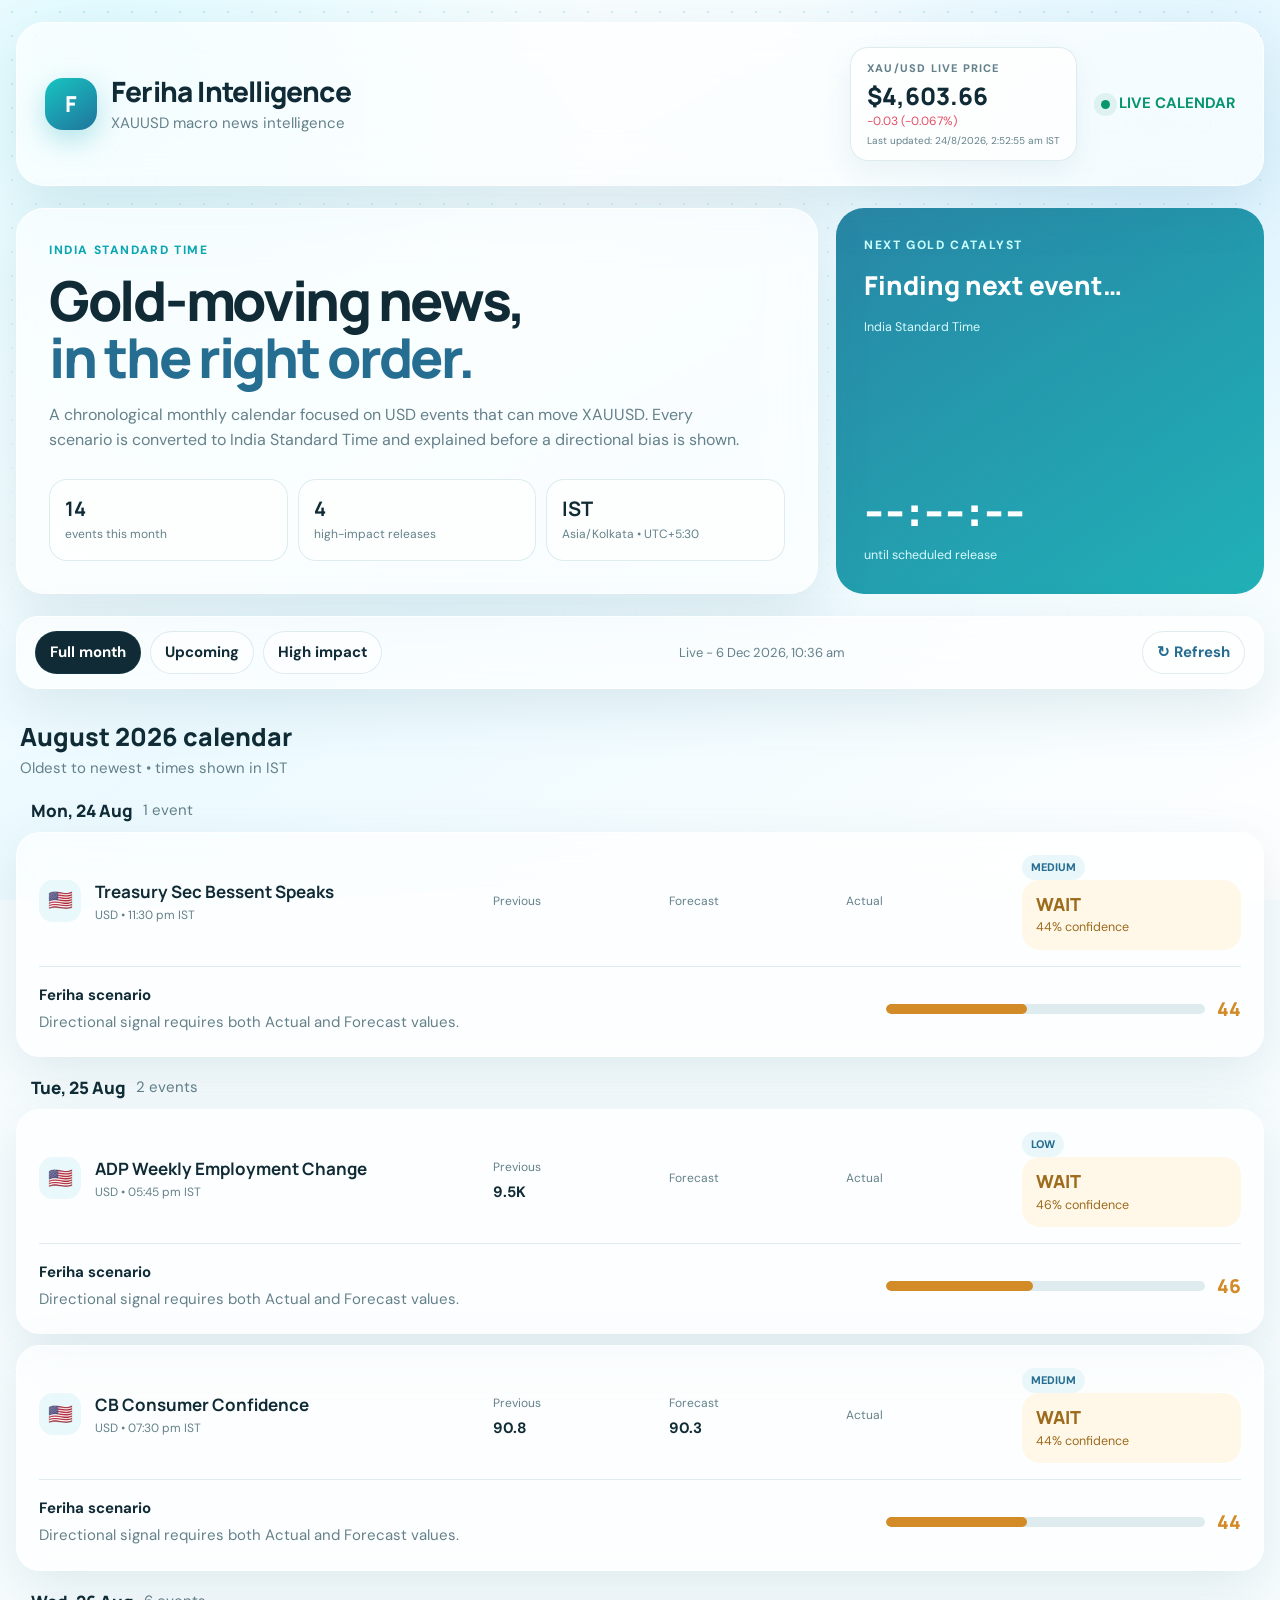
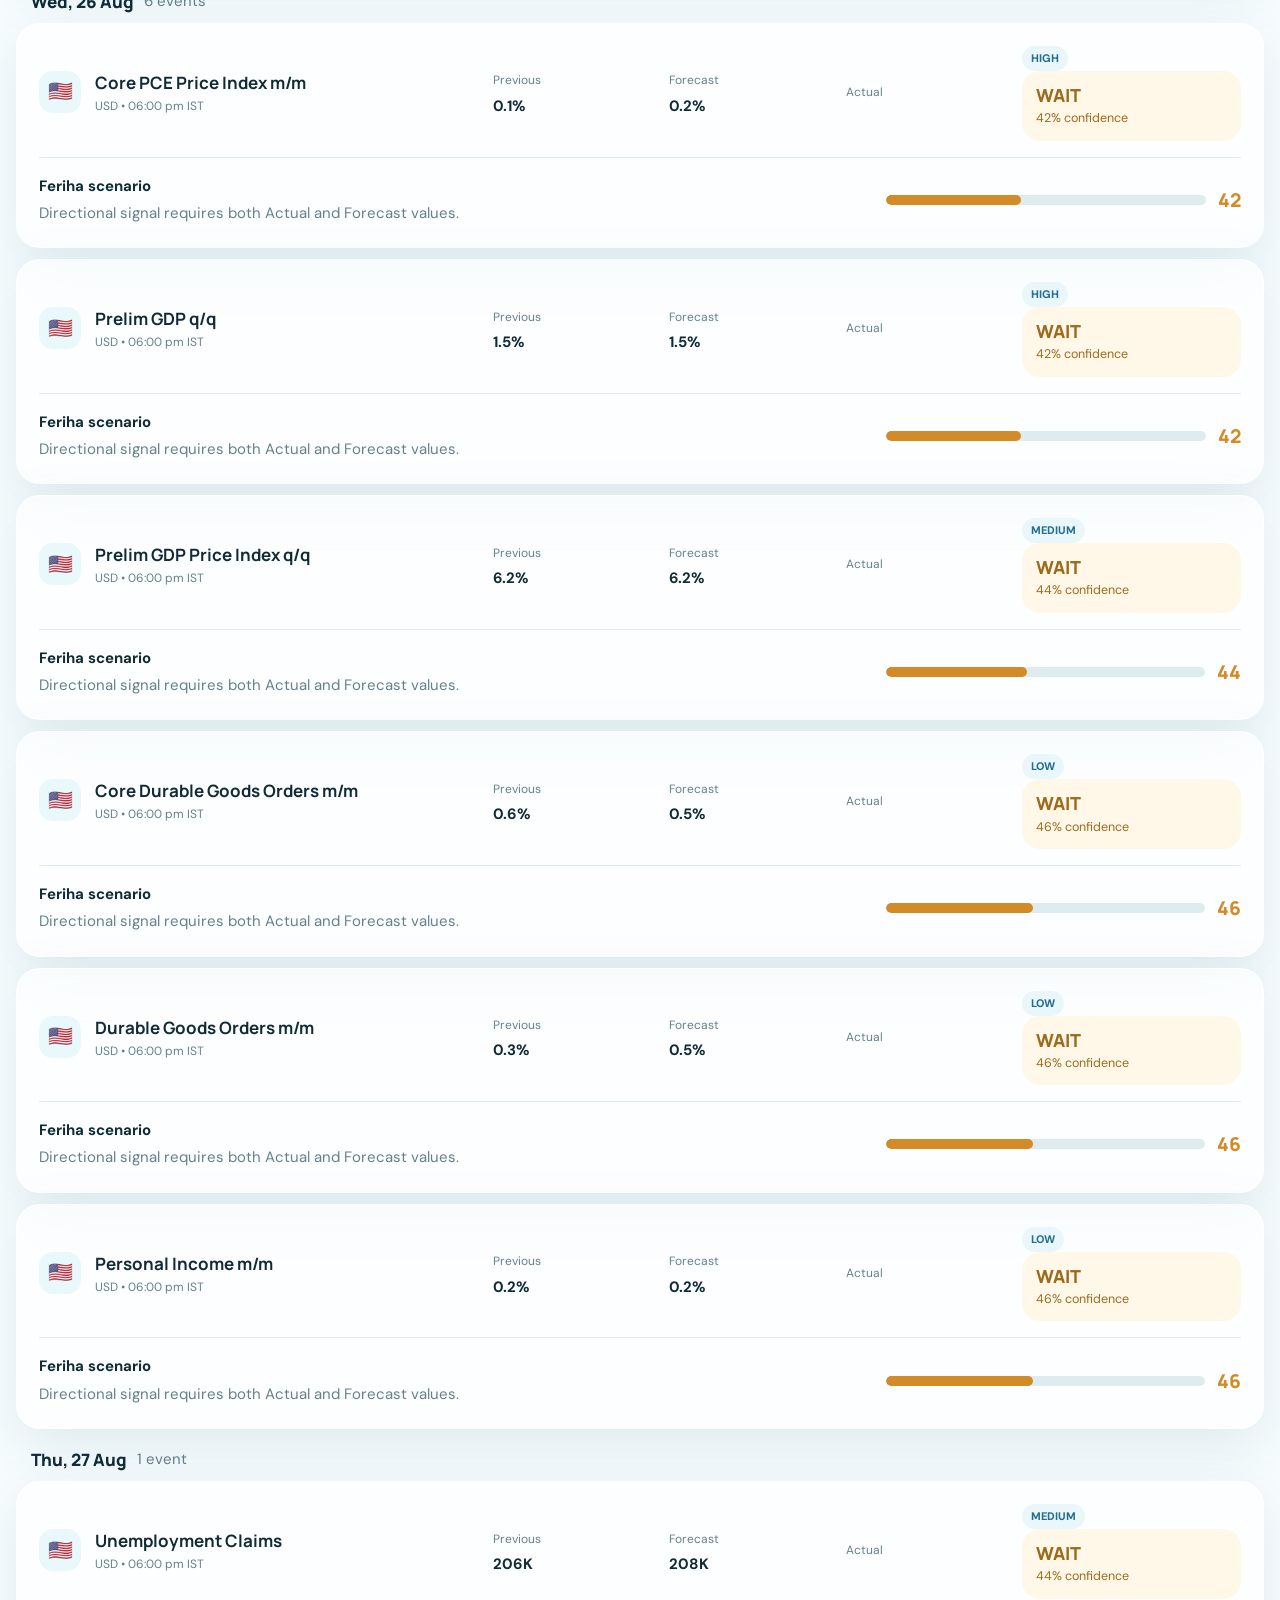
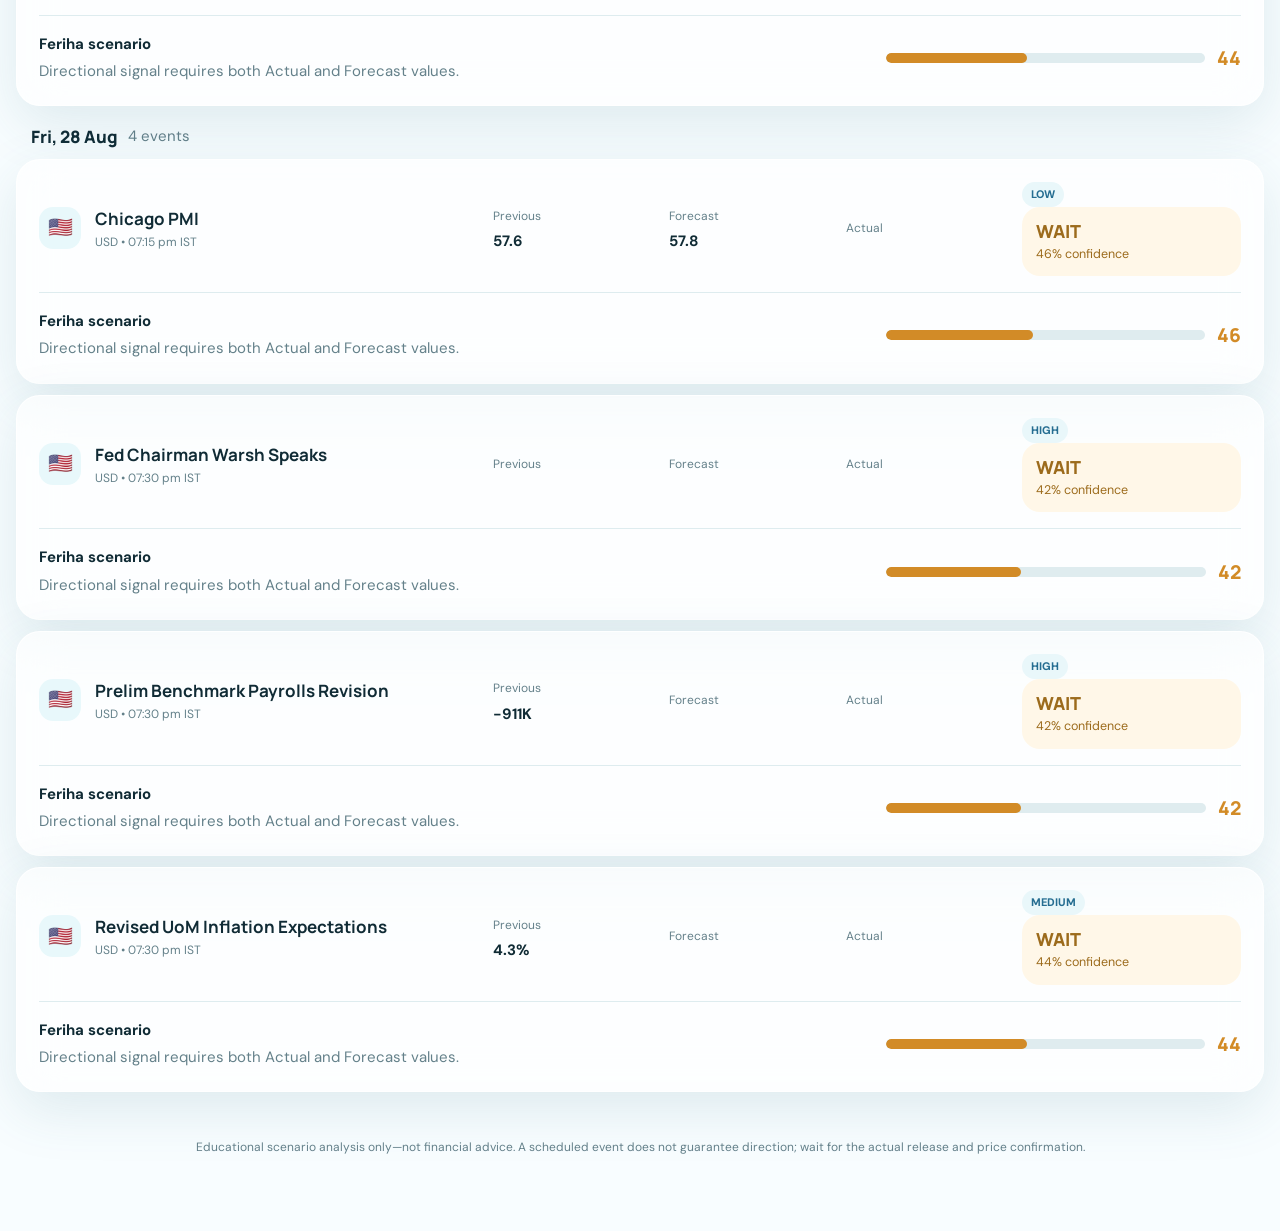
==== index.html @ 040f620f "Update index.html" ====
<!doctype html>
<html lang="en">
<head>
  <meta charset="utf-8">
  <meta name="viewport" content="width=device-width,initial-scale=1">
  <meta name="theme-color" content="#edfaff">
  <title>Feriha — XAUUSD News Terminal</title>
  <link rel="preconnect" href="https://fonts.googleapis.com">
  <link rel="preconnect" href="https://fonts.gstatic.com" crossorigin>
  <link href="https://fonts.googleapis.com/css2?family=DM+Sans:wght@400;500;600;700&family=Manrope:wght@600;700;800&display=swap" rel="stylesheet">
  <style>
    :root{--ink:#102b35;--muted:#64808a;--line:rgba(41,118,139,.14);--aqua:#0ca6b2;--blue:#256d91;--green:#07966f;--red:#e34e65;--amber:#d28b27;--glass:rgba(255,255,255,.64);--shadow:0 18px 55px rgba(49,109,125,.13)}
    *{box-sizing:border-box}html{scroll-behavior:smooth}body{margin:0;color:var(--ink);font:15px/1.55 "DM Sans",sans-serif;background:#f8fdff;min-height:100vh}
    body:before{content:"";position:fixed;inset:0;z-index:-2;background:radial-gradient(circle at 9% 8%,#dffaff 0,transparent 34%),radial-gradient(circle at 90% 22%,#dcf3ff 0,transparent 29%),linear-gradient(150deg,#fff 5%,#ecfaff 52%,#fff 100%)}
    body:after{content:"";position:fixed;inset:0;z-index:-1;opacity:.22;background-image:radial-gradient(#4ba9b7 1px,transparent 1px);background-size:24px 24px;mask-image:linear-gradient(to bottom,black,transparent 75%)}
    button,select{font:inherit}.shell{width:min(1380px,calc(100% - 32px));margin:auto;padding:22px 0 54px}.glass{background:var(--glass);border:1px solid rgba(255,255,255,.85);box-shadow:var(--shadow);backdrop-filter:blur(22px);-webkit-backdrop-filter:blur(22px)}
    header{border-radius:28px;padding:24px 28px;display:flex;justify-content:space-between;gap:24px;align-items:center}.brand{display:flex;align-items:center;gap:14px}.logo{width:52px;height:52px;border-radius:18px;display:grid;place-items:center;background:linear-gradient(145deg,#17c5c2,#20749c);color:#fff;font:800 22px Manrope;box-shadow:0 10px 28px #42b9c663}.brand h1{font:800 clamp(20px,3vw,28px) Manrope;margin:0;letter-spacing:-.8px}.brand p{margin:2px 0 0;color:var(--muted)}.live{display:flex;align-items:center;gap:9px;color:var(--green);font-weight:700}.dot{width:9px;height:9px;border-radius:50%;background:currentColor;box-shadow:0 0 0 7px #07966f18;animation:pulse 1.8s infinite}@keyframes pulse{50%{box-shadow:0 0 0 12px transparent}}
    .hero{margin:22px 0;display:grid;grid-template-columns:1.5fr .8fr;gap:18px}.intro{border-radius:28px;padding:32px}.eyebrow{color:var(--aqua);text-transform:uppercase;font-size:12px;letter-spacing:1.6px;font-weight:800}.intro h2{font:800 clamp(30px,5vw,55px)/1.05 Manrope;margin:12px 0;letter-spacing:-2.3px;max-width:760px}.intro h2 span{color:var(--blue)}.intro p{color:var(--muted);max-width:690px;font-size:16px}.stats{display:grid;grid-template-columns:repeat(3,1fr);gap:10px;margin-top:26px}.stat{padding:15px;border-radius:18px;background:#fff9;border:1px solid var(--line)}.stat b{display:block;font:700 20px Manrope}.stat span{color:var(--muted);font-size:12px}.next{border-radius:28px;padding:28px;display:flex;flex-direction:column;justify-content:space-between;background:linear-gradient(145deg,#157b9de8,#0ba9afe8);color:#fff}.next .eyebrow{color:#c9ffff}.next h3{font:800 26px Manrope;margin:12px 0}.countdown{font:800 clamp(31px,5vw,48px) Manrope;letter-spacing:1px}.next small{color:#d7fbff}.toolbar{border-radius:22px;padding:14px 18px;display:flex;flex-wrap:wrap;gap:12px;justify-content:space-between;align-items:center;position:sticky;top:10px;z-index:5}.filters{display:flex;gap:9px;flex-wrap:wrap}.chip,.refresh{border:1px solid var(--line);background:#fff9;color:var(--ink);padding:9px 14px;border-radius:999px;cursor:pointer;font-weight:700}.chip.active{background:var(--ink);color:#fff}.refresh{color:var(--blue)}.status{color:var(--muted);font-size:13px}
    .section-head{display:flex;justify-content:space-between;align-items:end;margin:30px 4px 15px}.section-head h3{font:800 25px Manrope;margin:0}.section-head p{color:var(--muted);margin:3px 0}.timeline{position:relative}.day{margin-bottom:19px}.datebar{display:flex;gap:10px;align-items:center;margin:0 0 10px 15px}.datebar strong{font:800 17px Manrope}.datebar span{color:var(--muted)}
    .event{border-radius:24px;padding:22px;display:grid;grid-template-columns:minmax(210px,1.5fr) repeat(3,minmax(90px,.55fr)) minmax(165px,.75fr);gap:16px;align-items:center;margin-bottom:11px;transition:.2s}.event:hover{transform:translateY(-2px);box-shadow:0 23px 58px rgba(49,109,125,.17)}.event-title{display:flex;gap:14px;align-items:flex-start}.flag{width:42px;height:42px;display:grid;place-items:center;border-radius:14px;background:#e8f8fb;font-size:20px;flex:none}.event h4{font:700 17px Manrope;margin:0 0 3px}.event-title p,.metric span{color:var(--muted);font-size:12px;margin:0}.metric b{display:block;margin-top:3px}.impact{display:inline-flex;padding:4px 9px;border-radius:99px;background:#e9f7fa;color:var(--blue);font-size:11px;font-weight:800}.signal{border-radius:18px;padding:12px 14px}.signal.long{background:#e6f7f0;color:var(--green)}.signal.short{background:#fff0f2;color:var(--red)}.signal.wait{background:#fff7e8;color:#9c6b1c}.signal b{font:800 18px Manrope}.signal small{display:block}.expand{grid-column:1/-1;border-top:1px solid var(--line);padding-top:17px;display:grid;grid-template-columns:1.4fr .6fr;gap:20px}.reason b{display:block;margin-bottom:4px}.reason p{color:var(--muted);margin:0}.meter-row{display:flex;align-items:center;gap:12px}.meter{height:10px;background:#dfecef;border-radius:99px;overflow:hidden;flex:1}.meter i{display:block;height:100%;width:var(--score);background:var(--meter);border-radius:inherit}.score{font:800 19px Manrope;color:var(--meter)}.empty{border-radius:24px;padding:45px;text-align:center;color:var(--muted)}.footer{margin-top:26px;padding:20px;text-align:center;color:var(--muted);font-size:12px}.hidden{display:none!important}
    @media(max-width:950px){.hero{grid-template-columns:1fr}.event{grid-template-columns:1fr 1fr 1fr}.event-title{grid-column:1/-1}.signal{grid-column:2/4}.expand{grid-template-columns:1fr}}@media(max-width:620px){.shell{width:min(100% - 18px,1380px)}header{padding:18px;align-items:flex-start}.brand p{display:none}.live{font-size:12px}.intro{padding:23px}.intro h2{letter-spacing:-1.4px}.stats{grid-template-columns:1fr}.toolbar{top:5px}.status{width:100%}.event{grid-template-columns:1fr 1fr;padding:17px}.signal{grid-column:1/-1}.metric:nth-of-type(3){grid-column:1/-1}.expand{grid-column:1/-1}}
  </style>
</head>
<body><main class="shell">
  <header class="glass"><div class="brand"><div class="logo">F</div><div><h1>Feriha Intelligence</h1><p>XAUUSD macro news intelligence</p></div></div><div class="live"><i class="dot"></i><span id="liveText">SYNCING DATA</span></div></header>
  <section class="hero"><article class="intro glass"><div class="eyebrow">India Standard Time</div><h2>Gold-moving news,<br><span>in the right order.</span></h2><p>A chronological monthly calendar focused on USD events that can move XAUUSD. Every scenario is converted to India Standard Time and explained before a directional bias is shown.</p><div class="stats"><div class="stat"><b id="eventCount">—</b><span>events this month</span></div><div class="stat"><b id="highCount">—</b><span>high-impact releases</span></div><div class="stat"><b>IST</b><span>Asia/Kolkata • UTC+5:30</span></div></div></article><aside class="next"><div><div class="eyebrow">Next gold catalyst</div><h3 id="nextName">Finding next event…</h3><small id="nextTime">India Standard Time</small></div><div><div class="countdown" id="countdown">--:--:--</div><small>until scheduled release</small></div></aside></section>
  <nav class="toolbar glass"><div class="filters"><button class="chip active" data-filter="all">Full month</button><button class="chip" data-filter="upcoming">Upcoming</button><button class="chip" data-filter="high">High impact</button></div><span class="status" id="status">Loading calendar…</span><button class="refresh" id="refresh">↻ Refresh</button></nav>
  <div class="section-head"><div><h3 id="monthTitle">Economic calendar</h3><p>Oldest to newest • times shown in IST</p></div></div>
  <section id="calendar" class="timeline"></section>
  <div class="footer">Educational scenario analysis only—not financial advice. A scheduled event does not guarantee direction; wait for the actual release and price confirmation.</div>
</main>
<script>
const IST='Asia/Kolkata'; let events=[],filter='all',timer;
const $=s=>document.querySelector(s), esc=s=>String(s??'—').replace(/[&<>"']/g,m=>({'&':'&amp;','<':'&lt;','>':'&gt;','"':'&quot;',"'":'&#39;'}[m]));
const fmtDate=d=>new Intl.DateTimeFormat('en-IN',{timeZone:IST,weekday:'short',day:'2-digit',month:'short'}).format(d);
const fmtTime=d=>new Intl.DateTimeFormat('en-IN',{timeZone:IST,hour:'2-digit',minute:'2-digit',hour12:true}).format(d)+' IST';
function num(v){const n=parseFloat(String(v??'').replace(/[^-\d.]/g,''));return Number.isFinite(n)?n:null}
function analyze(e){
  const name=(e.Event||e.Category||'').toLowerCase();
  const forecast=num(e.Forecast||e.TEForecast);
  const actual=num(e.Actual);
  const impact=+e.Importance||1;
  if(actual===null||forecast===null){return{dir:'wait',score:Math.max(35,48-impact*2),reason:'Directional signal requires both Actual and Forecast values.'};}
  const surprise=actual-forecast;
  const threshold=Math.max(Math.abs(forecast)*0.005,0.01);
  if(Math.abs(surprise)<threshold){return{dir:'wait',score:45,reason:`Actual ${actual} vs Forecast ${forecast}: no meaningful economic surprise.`};}
  const inflationHigherIsBearish=/cpi|inflation|pce|pmi|ism|retail sales|consumer confidence|fed funds|interest rate|rate decision|jolts|durable goods/.test(name);
  const nfpHigherIsBearish=/nonfarm payroll|non-farm payroll|nfp|payroll/.test(name);
  const unemploymentHigherIsBullish=/unemployment rate|unemployment/.test(name);
  const claimsHigherIsBullish=/initial claims|continuing claims|jobless claims/.test(name);
  let goldBullish;
  if(unemploymentHigherIsBullish||claimsHigherIsBullish){goldBullish=surprise>0;}
  else if(inflationHigherIsBearish||nfpHigherIsBearish){goldBullish=surprise<0;}
  else{return{dir:'wait',score:40,reason:`${name} has no predefined XAUUSD economic-impact mapping.`};}
  const strength=Math.min(40,Math.round(Math.abs(surprise)/threshold*10));
  const score=Math.min(95,Math.max(55,55+strength));
  return{dir:goldBullish?'long':'short',score,reason:`Actual ${actual} vs Forecast ${forecast}. ${goldBullish?'Expected से weaker USD-side data होने के कारण Gold bullish bias.':'Expected से stronger USD-side data होने के कारण Gold bearish bias.'}`};
}
function normalize(e){return{...e,Date:e.Date||e.date,Event:e.Event||e.event||e.Category||'Economic release',Country:e.Country||'United States',Importance:+e.Importance||+e.importance||1,Forecast:e.Forecast||e.forecast||e.TEForecast||'',Previous:e.Previous||e.previous||'',Actual:e.Actual||e.actual||''}}
async function load(){ $('#status').textContent='Fetching latest calendar...';try{let raw=[];try{const r=await fetch(`data/calendar.json?v=${Date.now()}`,{cache:'no-store'});if(r.ok){const j=await r.json();raw=Array.isArray(j)?j:j.events||[]}}catch{}if(!raw.length){const urls=['https://nfs.faireconomy.media/ff_calendar_thisweek.json','https://nfs.faireconomy.media/ff_calendar_nextweek.json'];const batches=await Promise.all(urls.map(async u=>{const r=await fetch(u,{cache:'no-store'});return r.ok?r.json():[]}));const rank={Low:1,Medium:2,High:3};const gold=/fed|fomc|interest rate|inflation|cpi|pce|payroll|employment|unemployment|jobless|gdp|pmi|ism|retail sales|consumer confidence|jolts|durable goods|powell|treasury/i;raw=batches.flat().filter(e=>e.country==='USD'&&gold.test(e.title||'')).map(e=>({Date:e.date,Event:e.title,Country:'United States',Importance:rank[e.impact]||1,Forecast:e.forecast||'',Previous:e.previous||'',Actual:e.actual||''}))}events=raw.map(normalize).filter(e=>e.Date&&!isNaN(new Date(e.Date))).sort((a,b)=>new Date(a.Date)-new Date(b.Date));if(!events.length)throw Error('No events returned');$('#status').textContent=`Live - ${new Intl.DateTimeFormat('en-IN',{timeZone:IST,dateStyle:'medium',timeStyle:'short'}).format(new Date())}`;$('#liveText').textContent='LIVE CALENDAR'}catch(err){events=[];$('#status').textContent='Live feed unavailable - run GitHub updater';$('#liveText').textContent='FEED OFFLINE'}render()}
function render(){const now=new Date();let list=events.filter(e=>filter==='all'||filter==='upcoming'&&new Date(e.Date)>=now||filter==='high'&&e.Importance>=3);$('#eventCount').textContent=events.length;$('#highCount').textContent=events.filter(e=>e.Importance>=3).length;$('#monthTitle').textContent=new Intl.DateTimeFormat('en-IN',{timeZone:IST,month:'long',year:'numeric'}).format(events[0]?new Date(events[0].Date):now)+' calendar';const groups=Object.groupBy?Object.groupBy(list,e=>fmtDate(new Date(e.Date))):list.reduce((o,e)=>((o[fmtDate(new Date(e.Date))]??=[]).push(e),o),{});$('#calendar').innerHTML=list.length?Object.entries(groups).map(([day,es])=>`<div class="day"><div class="datebar"><strong>${day}</strong><span>${es.length} event${es.length>1?'s':''}</span></div>${es.map(card).join('')}</div>`).join(''):`<div class="empty glass"><h3>No events to show</h3><p>The live feed has not been generated yet or this filter has no matching releases.</p></div>`;const next=events.find(e=>new Date(e.Date)>=now);if(next){$('#nextName').textContent=next.Event;$('#nextTime').textContent=fmtDate(new Date(next.Date))+' • '+fmtTime(new Date(next.Date));}updateCountdown(next)}
function card(e){const a=analyze(e),color=a.dir==='long'?'var(--green)':a.dir==='short'?'var(--red)':'var(--amber)';return`<article class="event glass"><div class="event-title"><div class="flag">🇺🇸</div><div><h4>${esc(e.Event)}</h4><p>${esc(e.Country)} • ${fmtTime(new Date(e.Date))}</p></div></div><div class="metric"><span>Previous</span><b>${esc(e.Previous)}</b></div><div class="metric"><span>Forecast</span><b>${esc(e.Forecast)}</b></div><div class="metric"><span>Actual</span><b>${esc(e.Actual)}</b></div><div><span class="impact">${e.Importance>=3?'HIGH':e.Importance>=2?'MEDIUM':'LOW'}</span><div class="signal ${a.dir}"><b>${a.dir==='long'?'LONG':a.dir==='short'?'SHORT':'WAIT'}</b><small>${a.score}% confidence</small></div></div><div class="expand"><div class="reason"><b>Feriha scenario</b><p>${esc(a.reason)}</p></div><div class="meter-row"><div class="meter"><i style="--score:${a.score}%;--meter:${color}"></i></div><span class="score" style="--meter:${color}">${a.score}</span></div></div></article>`}
function updateCountdown(next){clearInterval(timer);if(!next){$('#countdown').textContent='--:--:--';return}const tick=()=>{const ms=new Date(next.Date)-new Date();if(ms<=0){$('#countdown').textContent='LIVE';return}const h=Math.floor(ms/36e5),m=Math.floor(ms%36e5/6e4),s=Math.floor(ms%6e4/1e3);$('#countdown').textContent=[h,m,s].map(x=>String(x).padStart(2,'0')).join(':')};tick();timer=setInterval(tick,1000)}
document.querySelectorAll('[data-filter]').forEach(b=>b.onclick=()=>{document.querySelectorAll('[data-filter]').forEach(x=>x.classList.remove('active'));b.classList.add('active');filter=b.dataset.filter;render()});$('#refresh').onclick=load;load();
</script>
  <script src="scripts/xauusd-price-widget.js"></script>
</body>
</html>
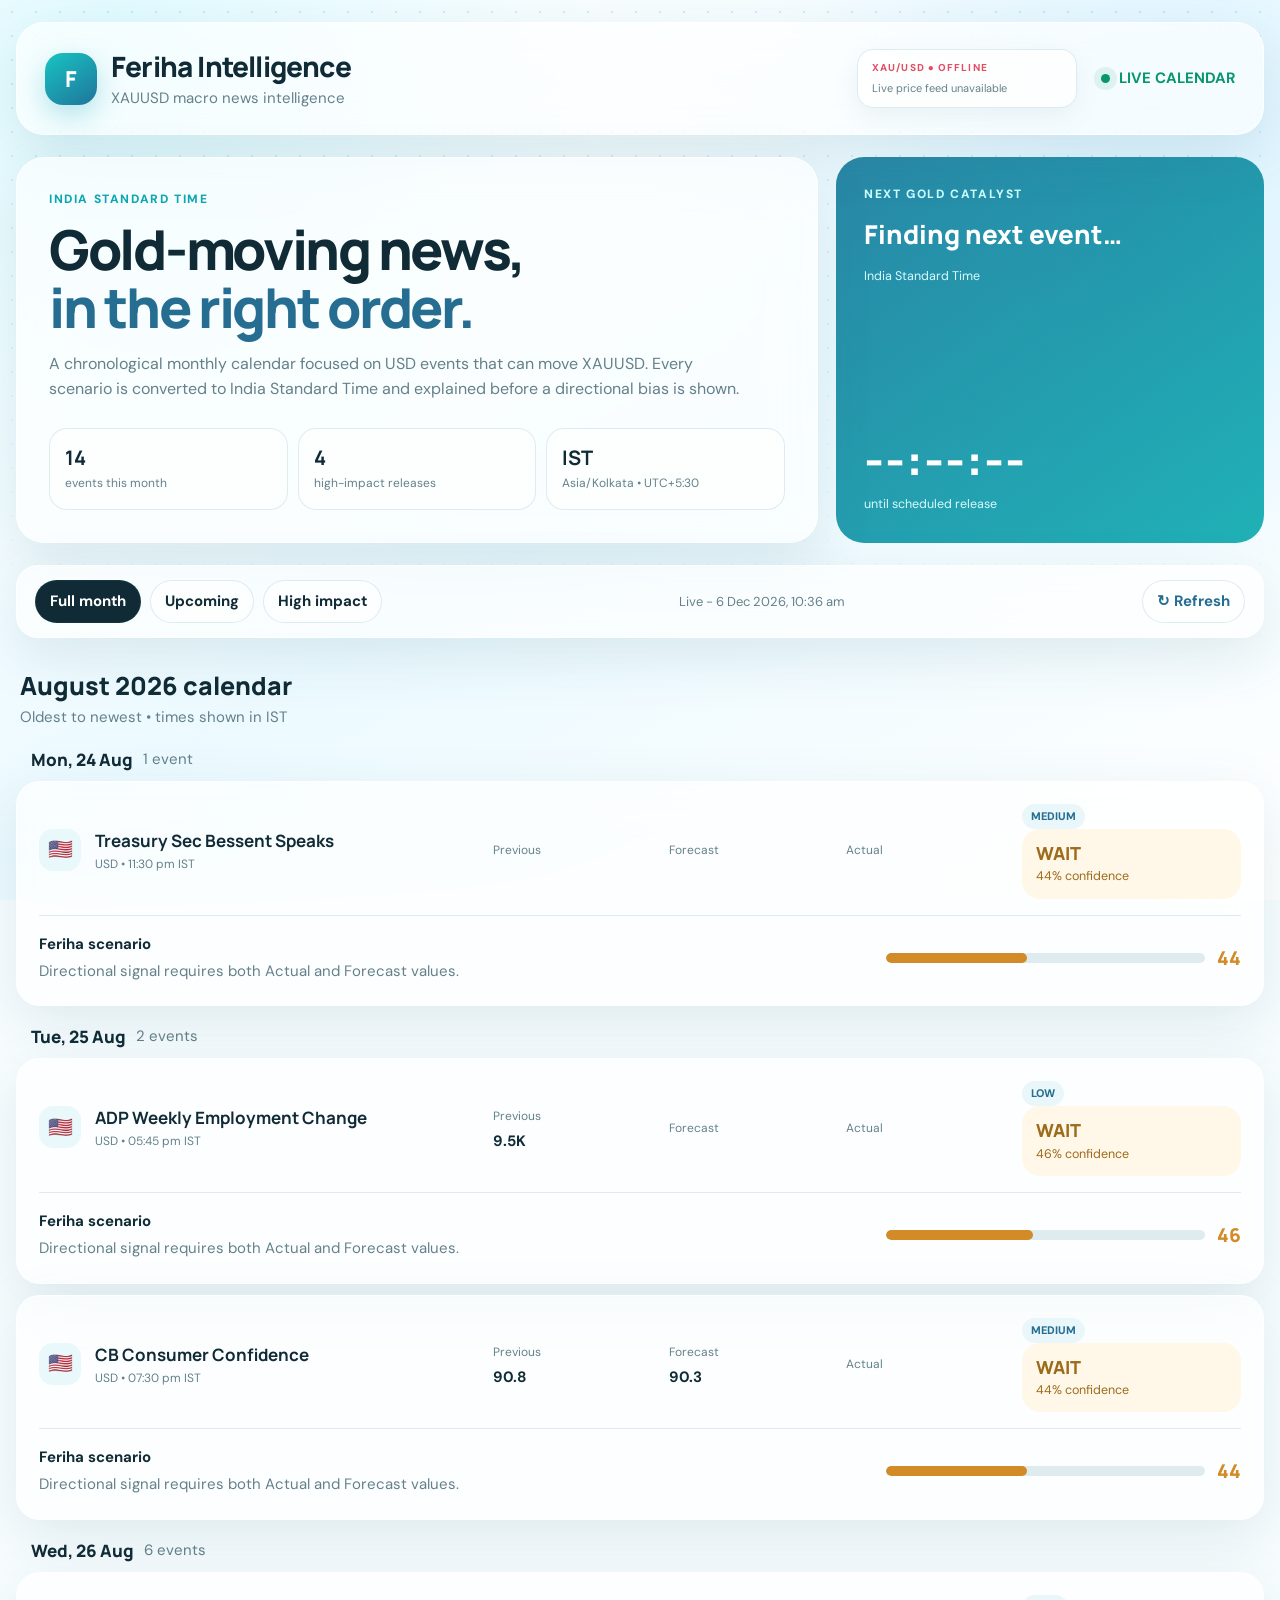
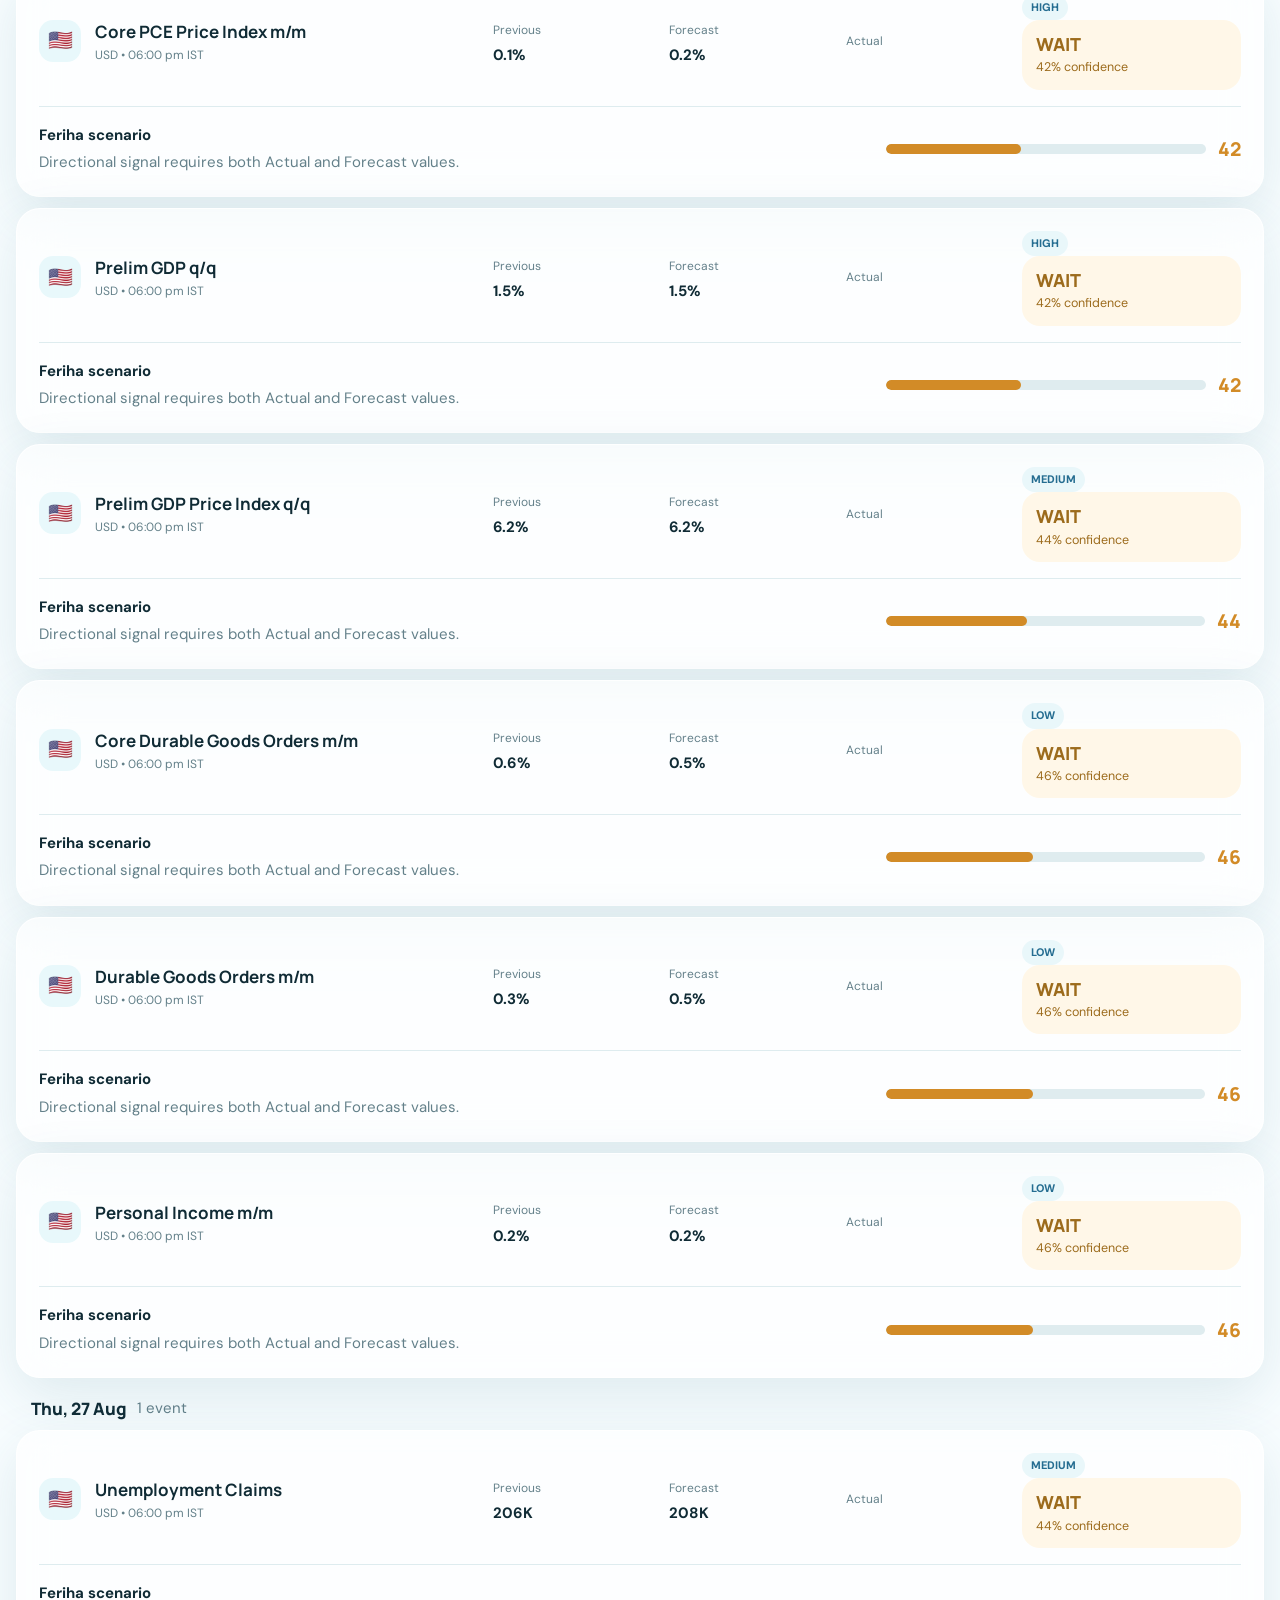
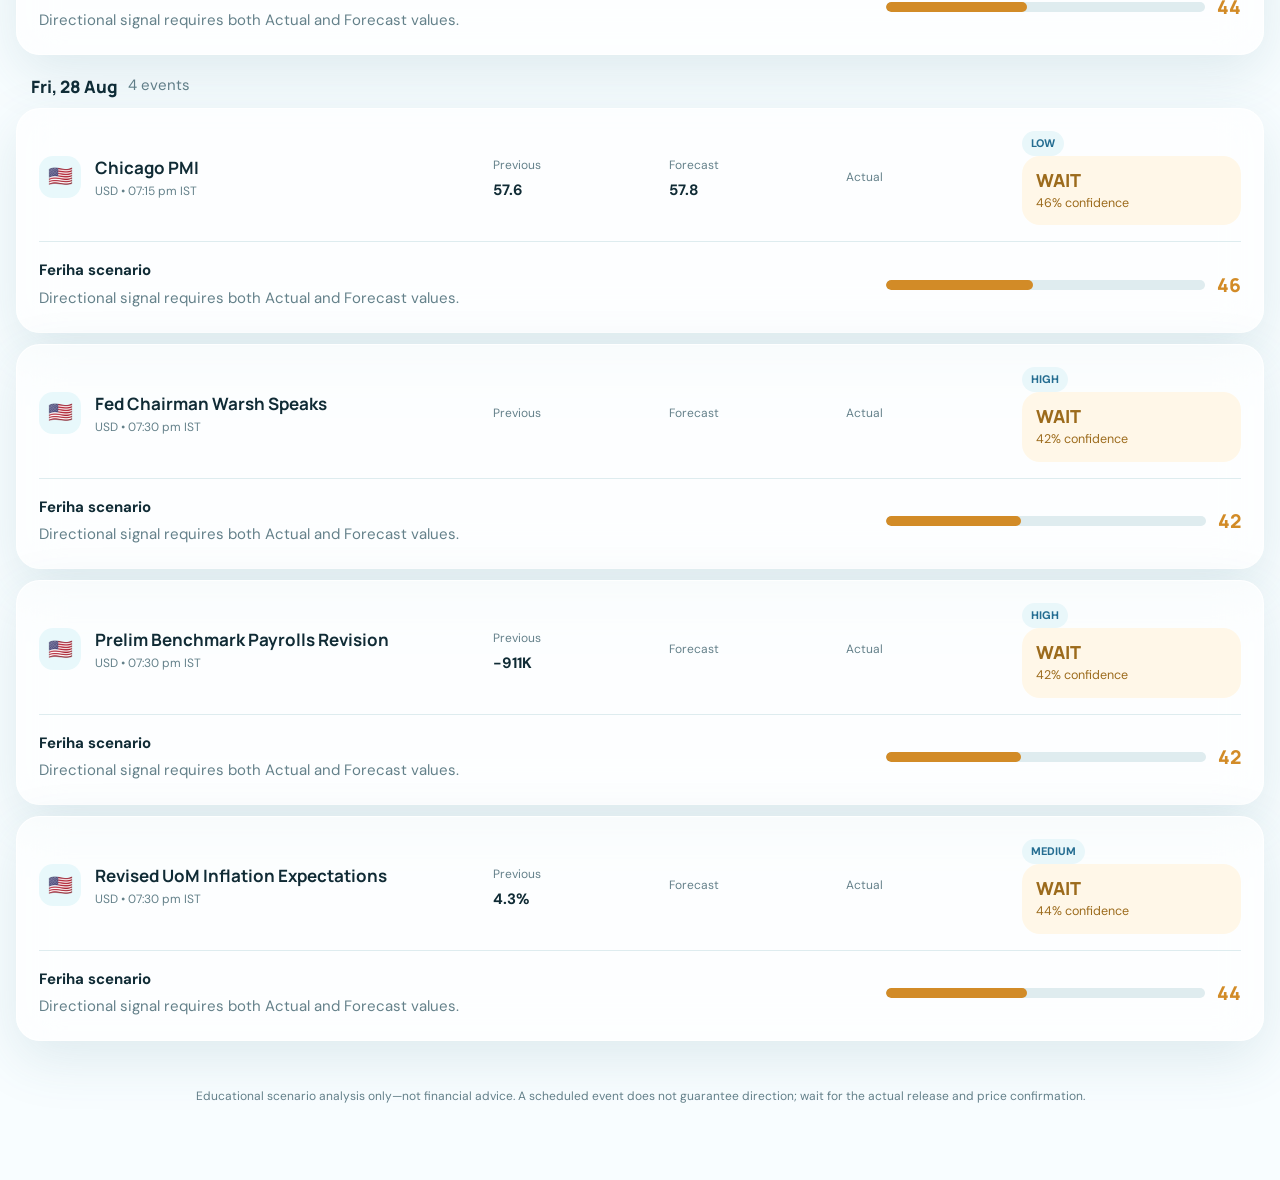
==== commit 6b199633: "fix: force original UI and refresh widget cache" ====
--- a/index.html
+++ b/index.html
@@ -63,6 +63,6 @@
 function updateCountdown(next){clearInterval(timer);if(!next){$('#countdown').textContent='--:--:--';return}const tick=()=>{const ms=new Date(next.Date)-new Date();if(ms<=0){$('#countdown').textContent='LIVE';return}const h=Math.floor(ms/36e5),m=Math.floor(ms%36e5/6e4),s=Math.floor(ms%6e4/1e3);$('#countdown').textContent=[h,m,s].map(x=>String(x).padStart(2,'0')).join(':')};tick();timer=setInterval(tick,1000)}
 document.querySelectorAll('[data-filter]').forEach(b=>b.onclick=()=>{document.querySelectorAll('[data-filter]').forEach(x=>x.classList.remove('active'));b.classList.add('active');filter=b.dataset.filter;render()});$('#refresh').onclick=load;load();
 </script>
-  <script src="scripts/xauusd-price-widget.js"></script>
+  <script src="scripts/xauusd-price-widget.js?v=20260824-2"></script>
 </body>
 </html>
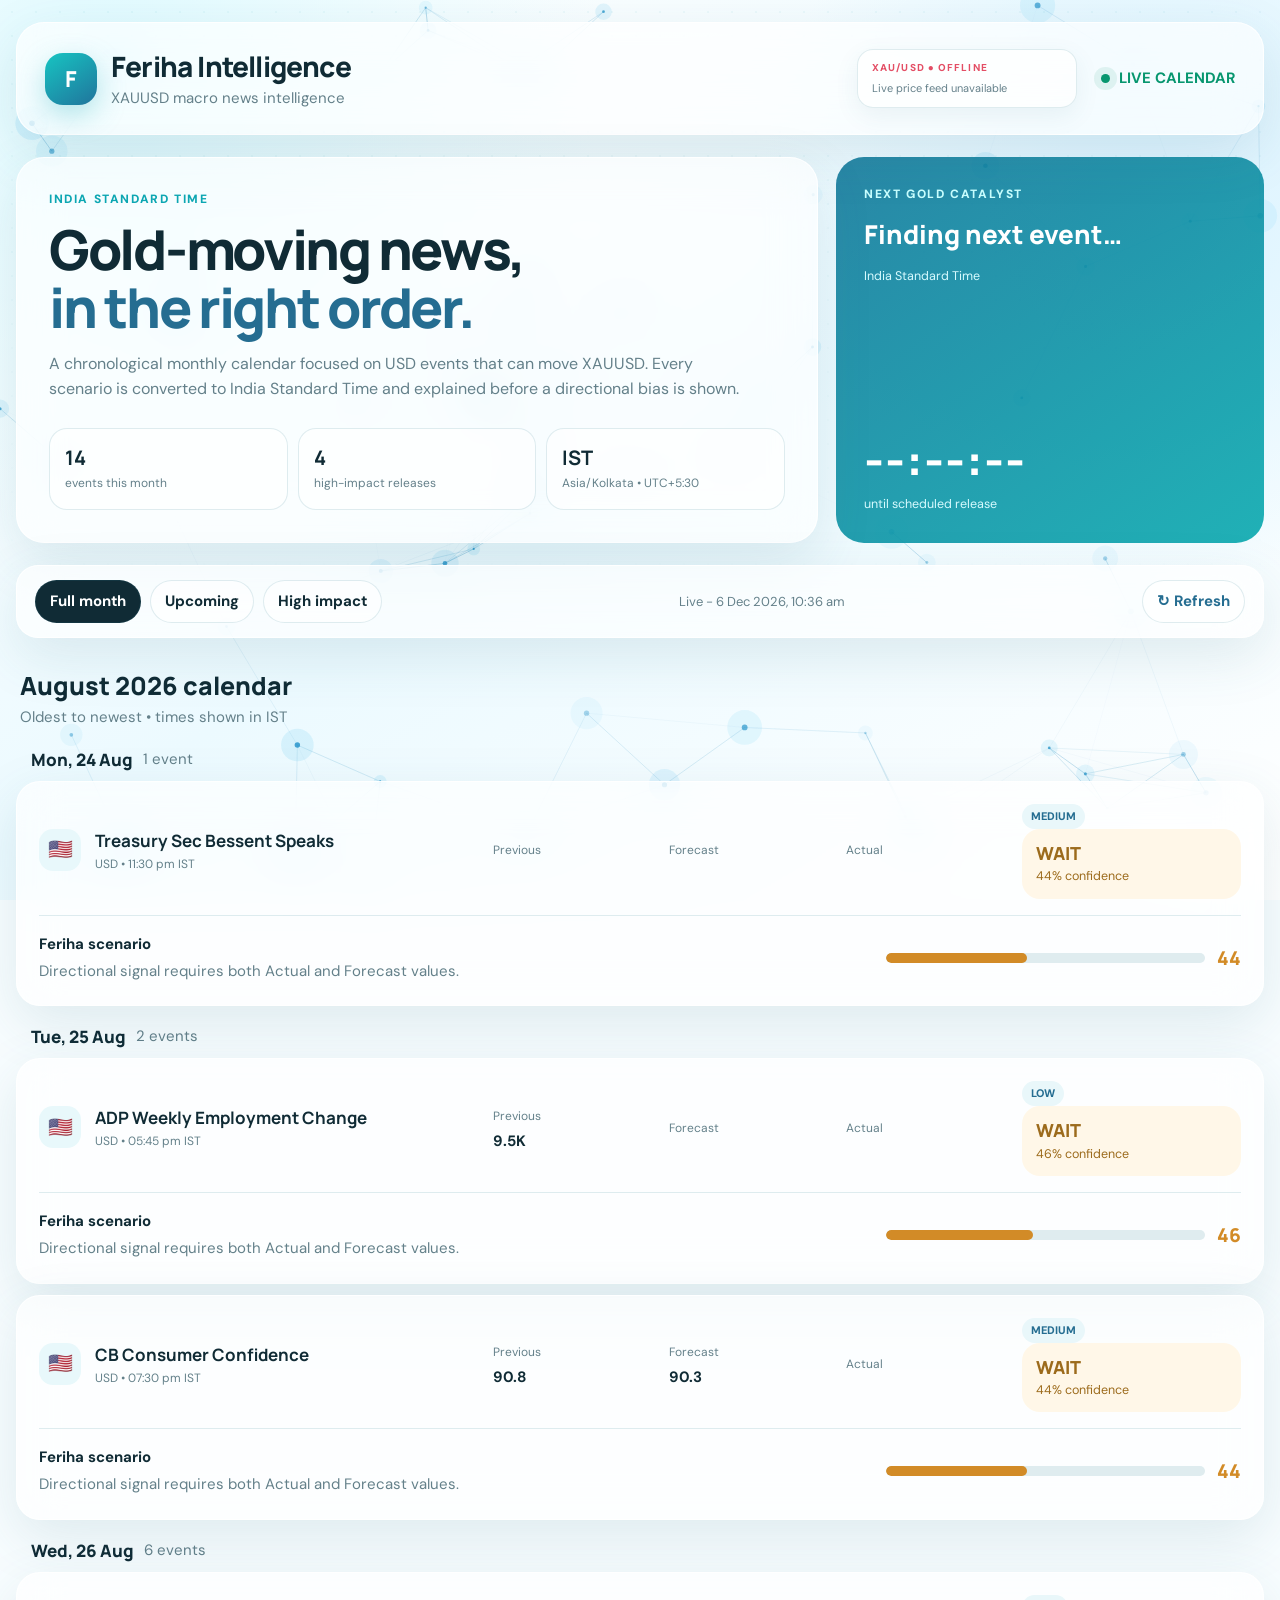
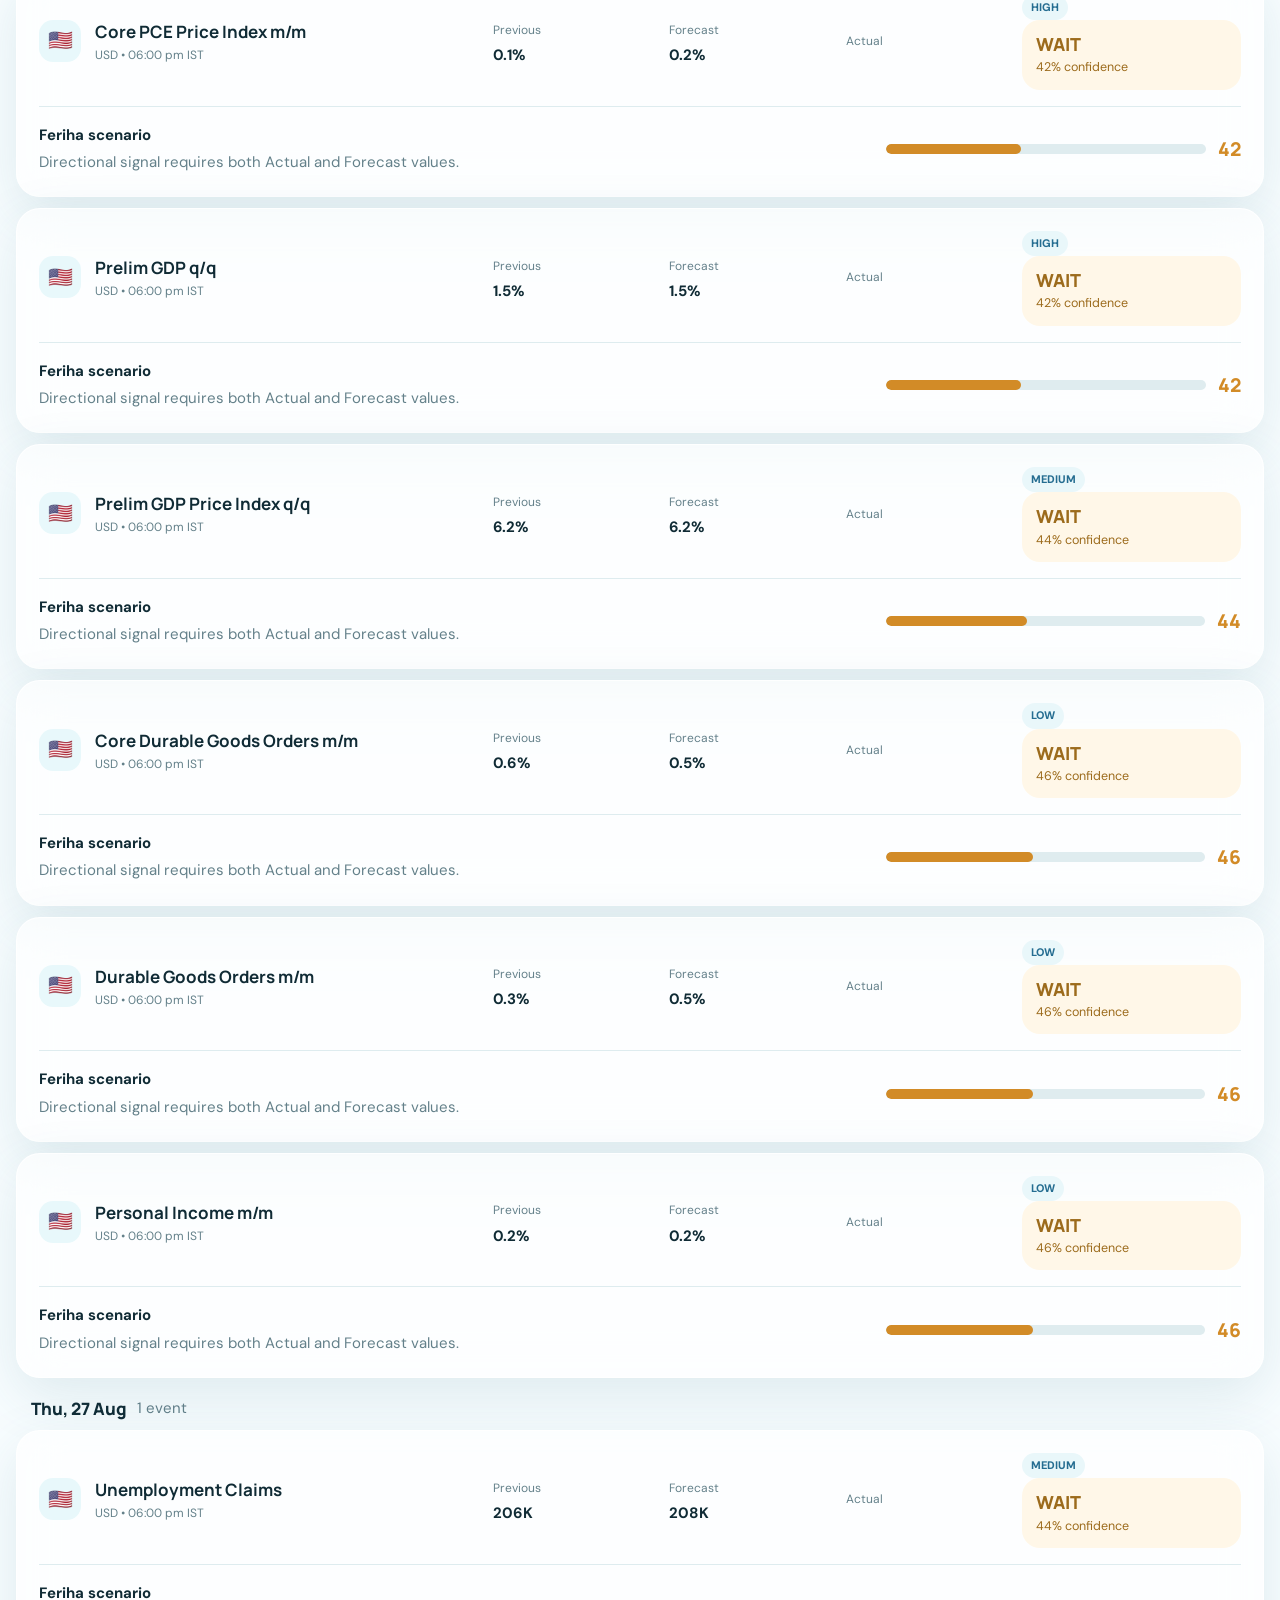
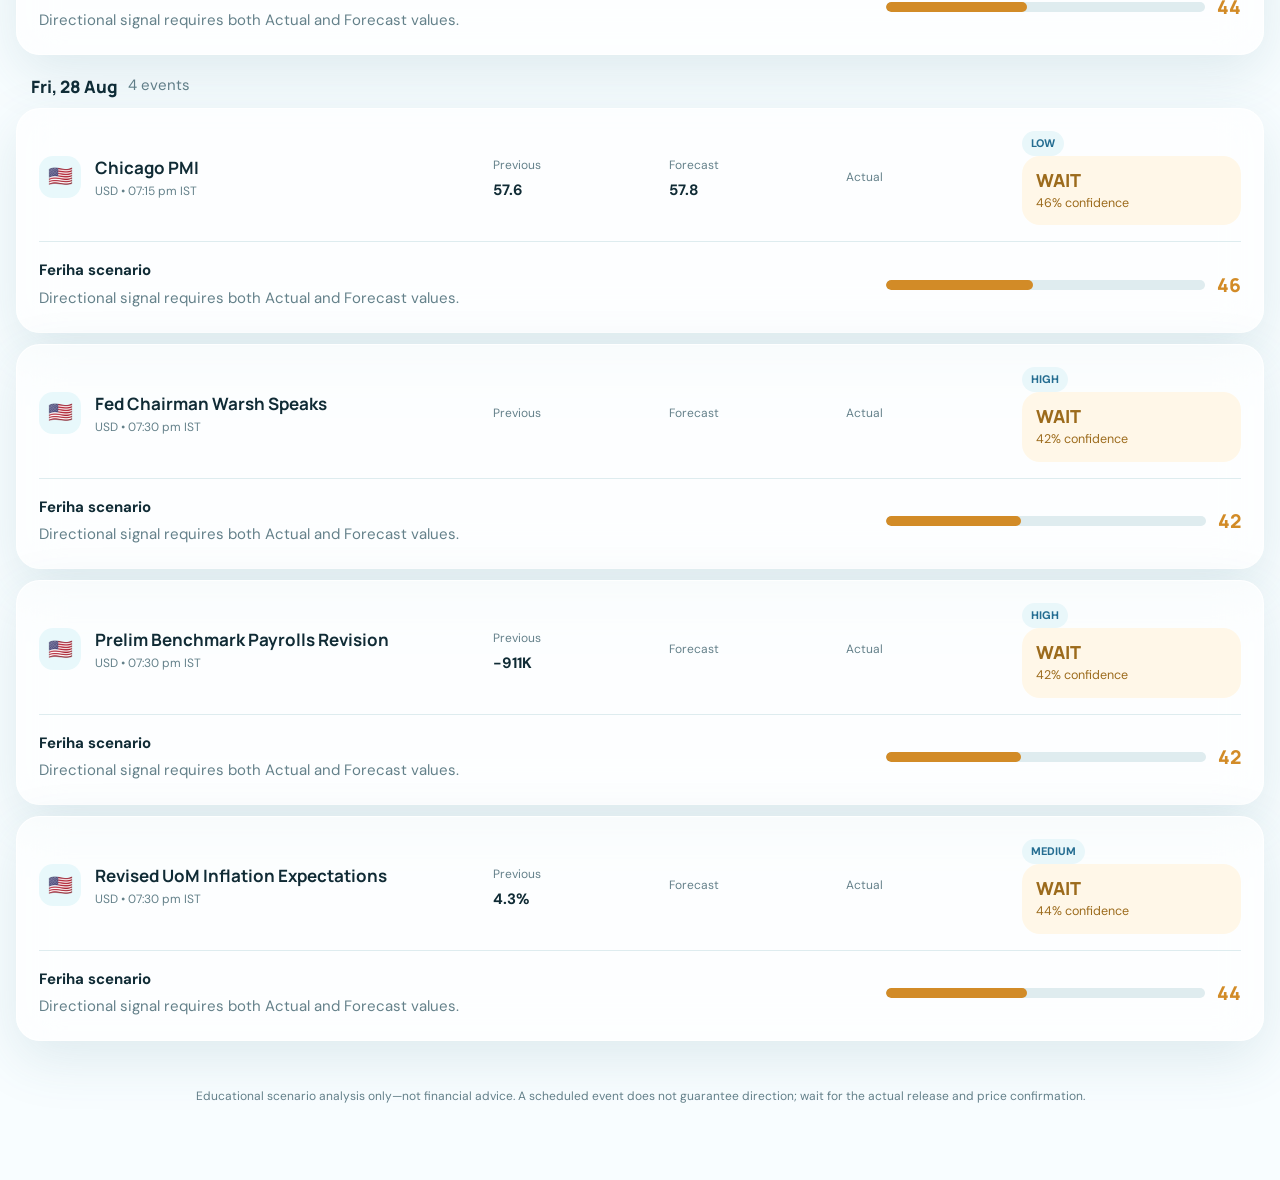
==== commit d09ce679: "chore: refresh widget cache version" ====
--- a/index.html
+++ b/index.html
@@ -63,6 +63,6 @@
 function updateCountdown(next){clearInterval(timer);if(!next){$('#countdown').textContent='--:--:--';return}const tick=()=>{const ms=new Date(next.Date)-new Date();if(ms<=0){$('#countdown').textContent='LIVE';return}const h=Math.floor(ms/36e5),m=Math.floor(ms%36e5/6e4),s=Math.floor(ms%6e4/1e3);$('#countdown').textContent=[h,m,s].map(x=>String(x).padStart(2,'0')).join(':')};tick();timer=setInterval(tick,1000)}
 document.querySelectorAll('[data-filter]').forEach(b=>b.onclick=()=>{document.querySelectorAll('[data-filter]').forEach(x=>x.classList.remove('active'));b.classList.add('active');filter=b.dataset.filter;render()});$('#refresh').onclick=load;load();
 </script>
-  <script src="scripts/xauusd-price-widget.js?v=20260824-2"></script>
+  <script src="scripts/xauusd-price-widget.js?v=20260824-3"></script>
 </body>
 </html>
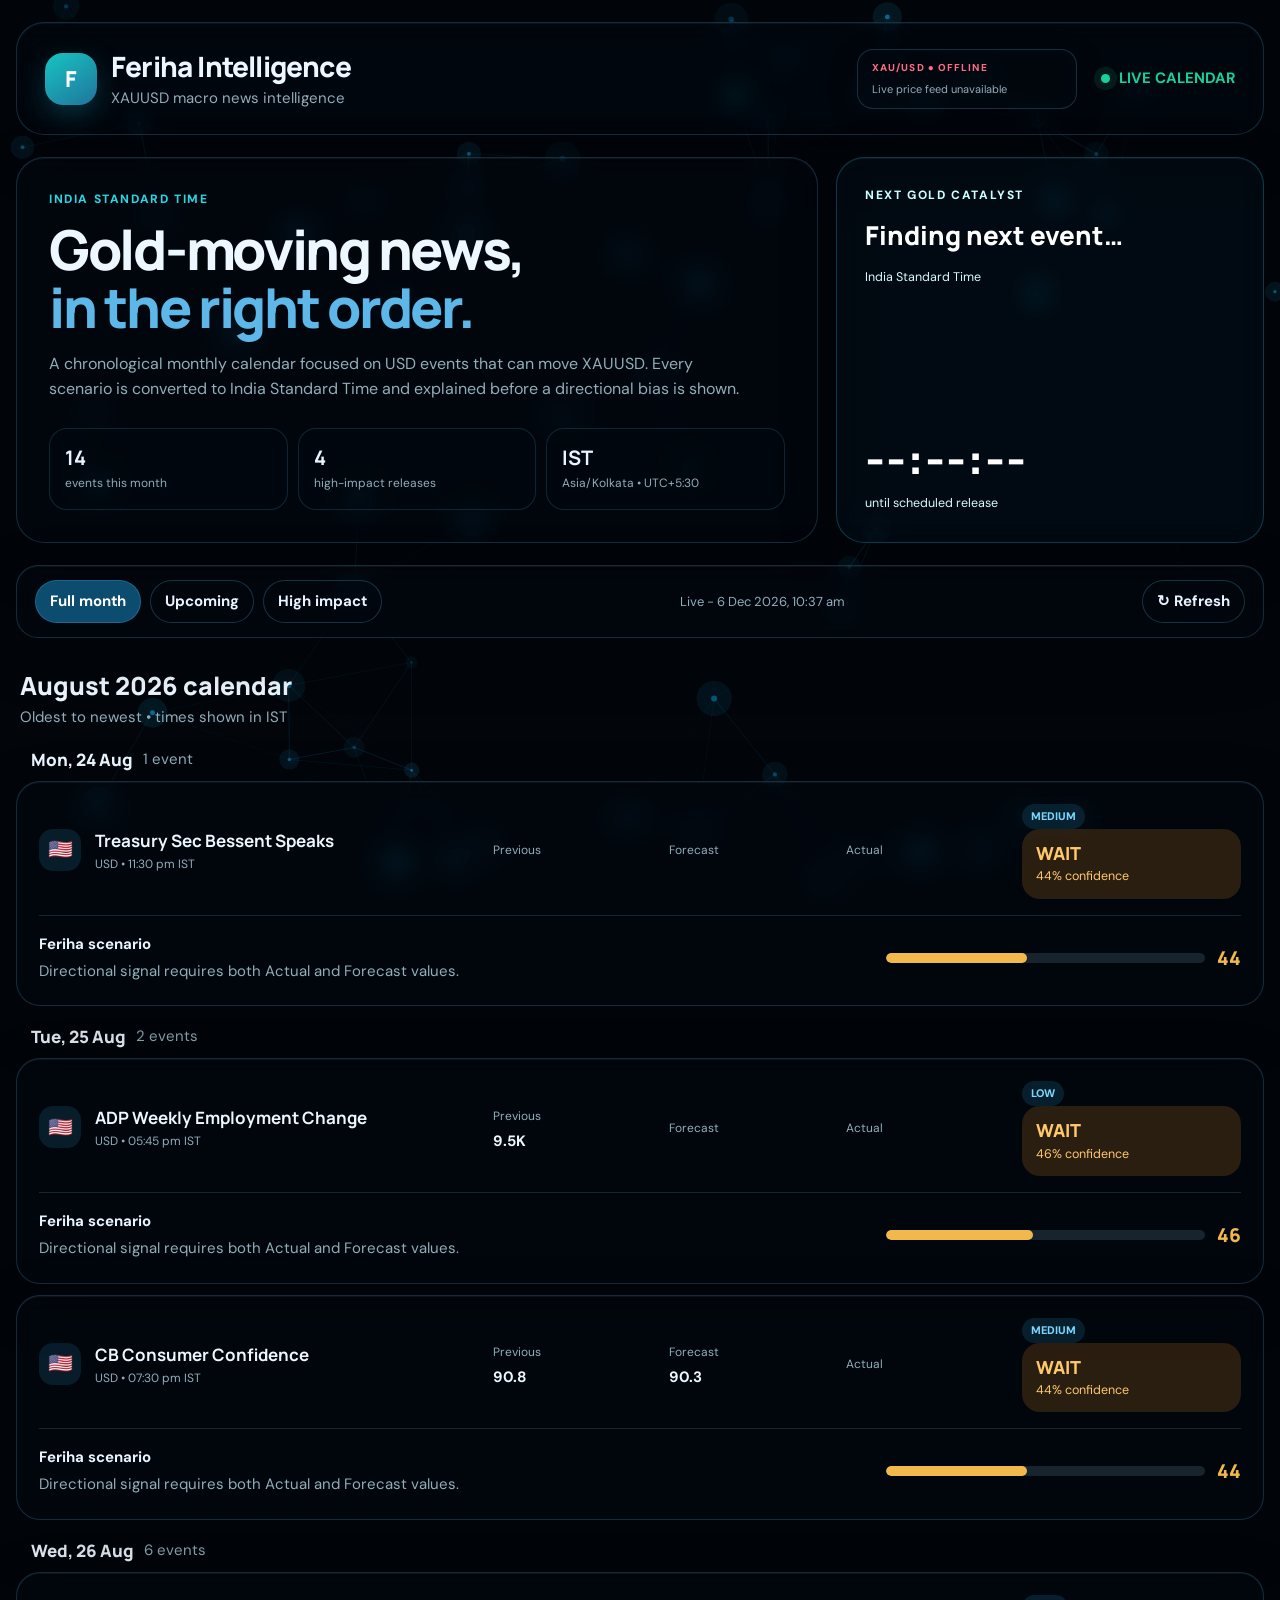
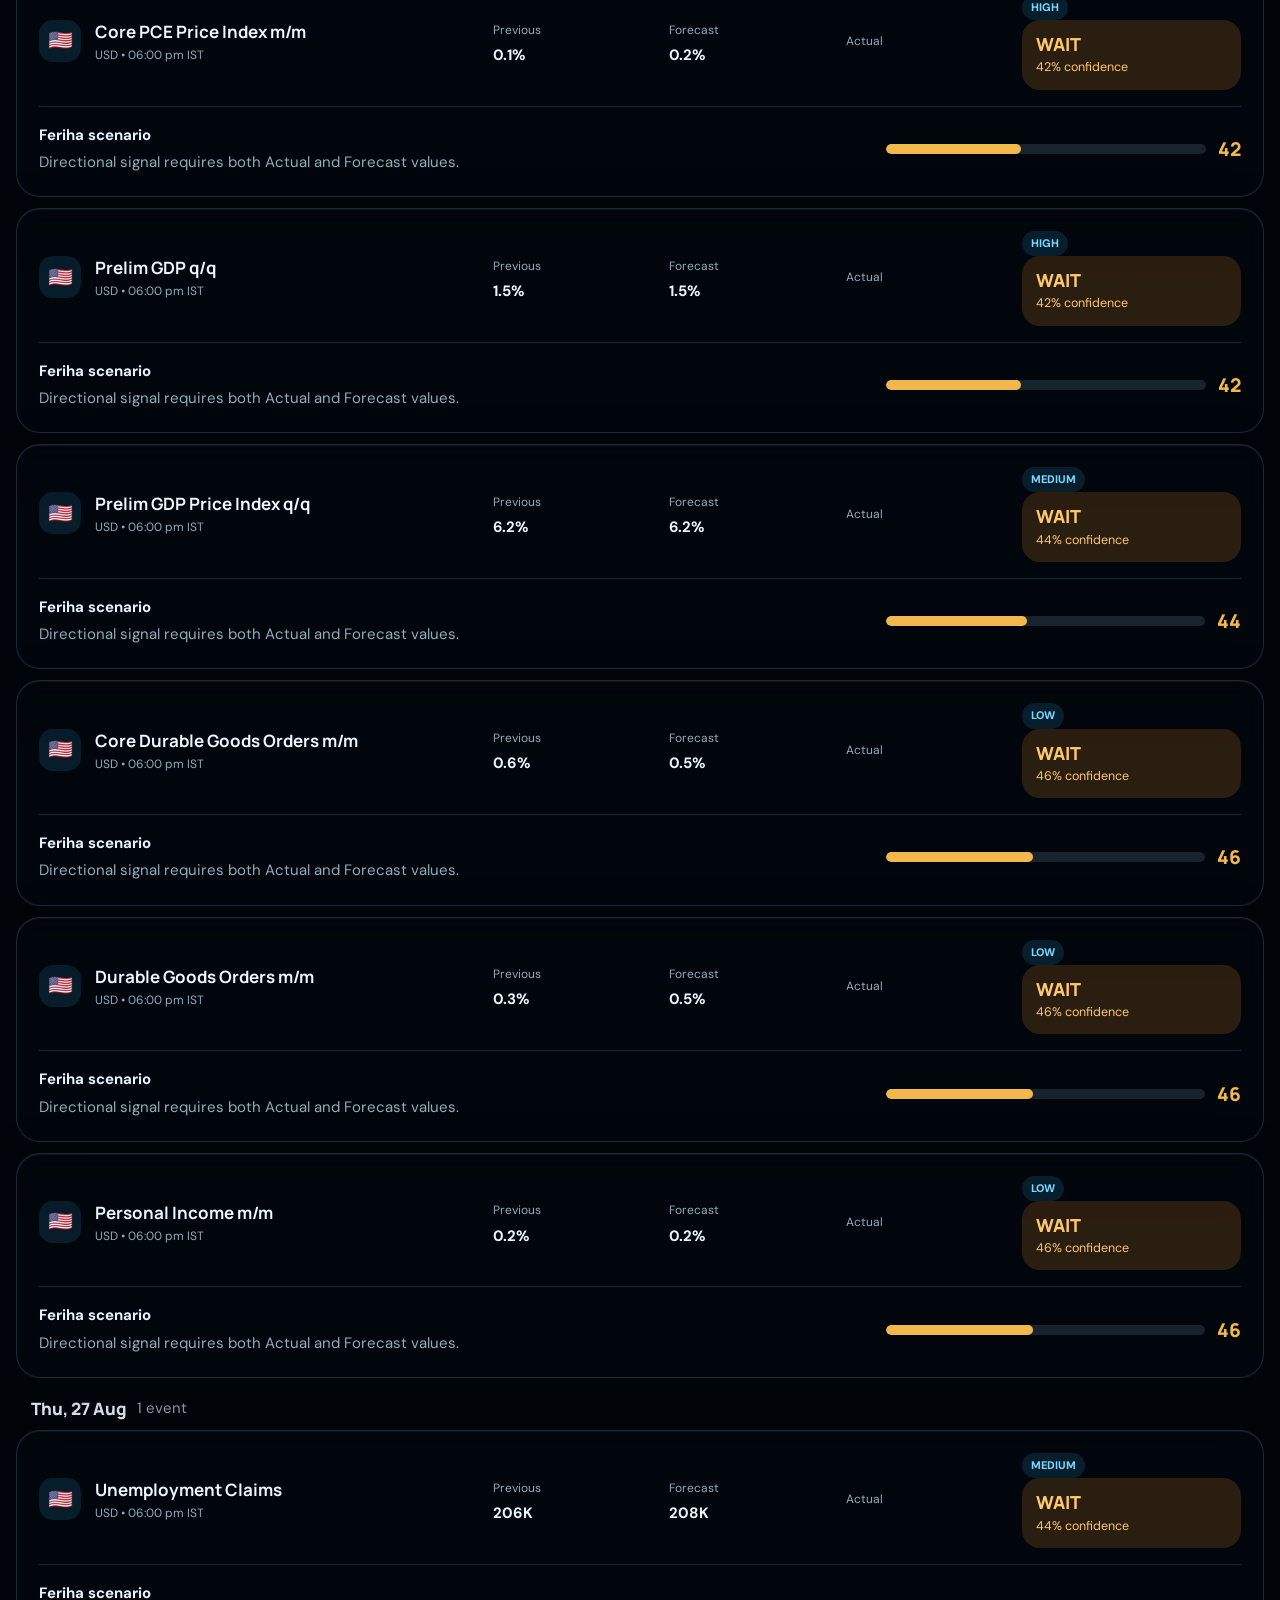
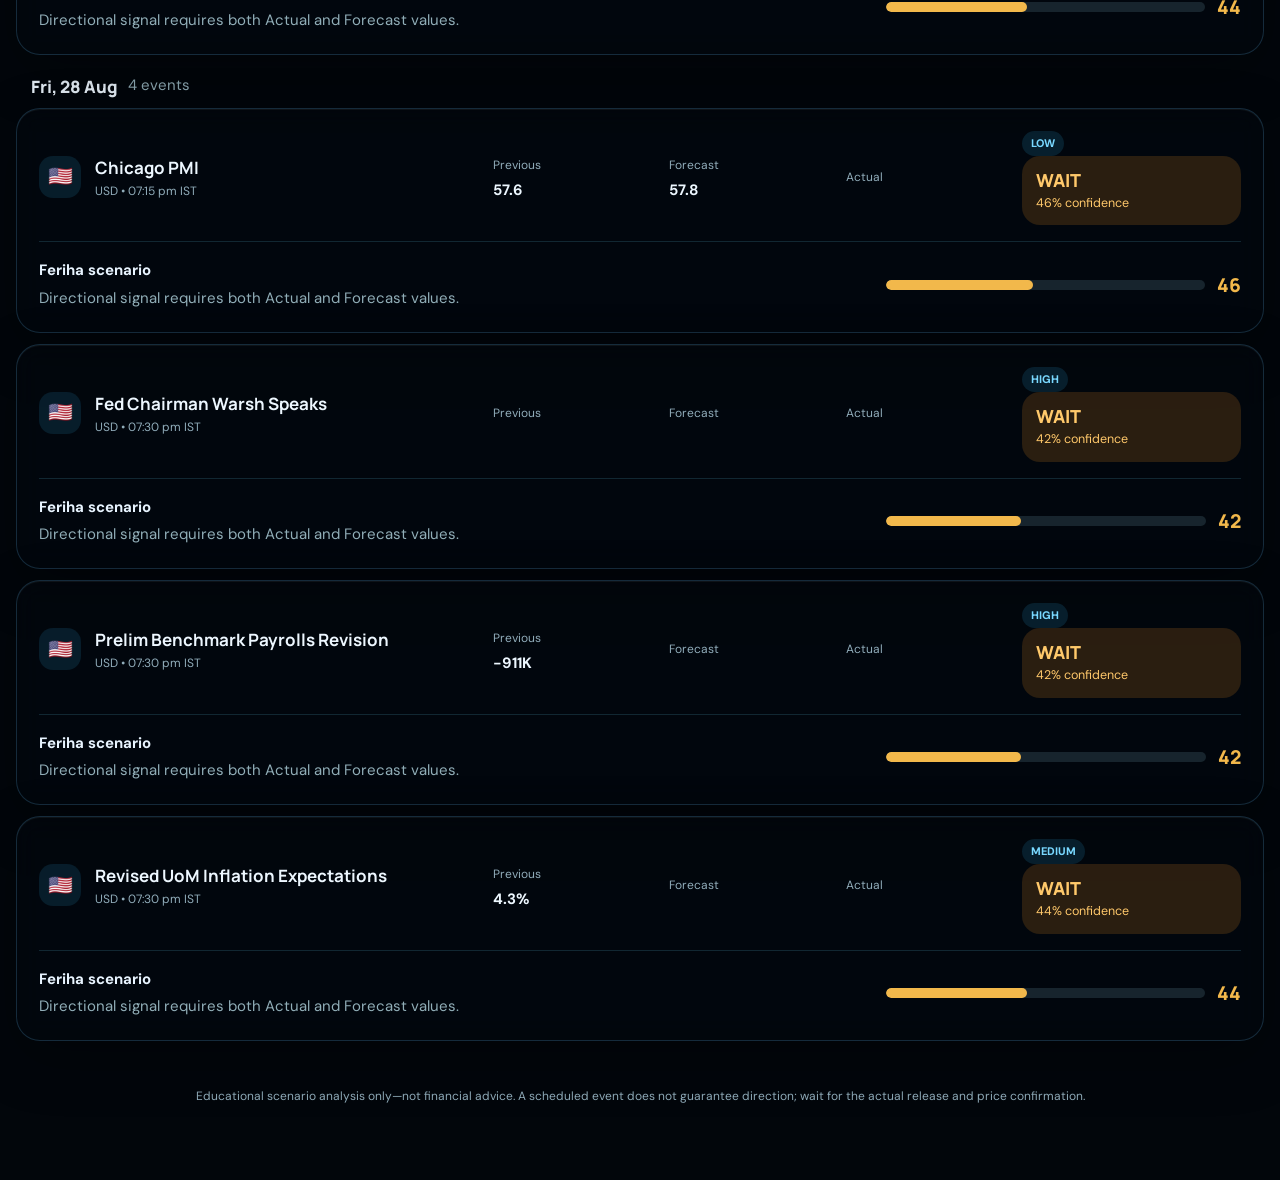
==== commit 3ef0df36: "fix: apply dark transparent glass theme to entire terminal" ====
--- a/index.html
+++ b/index.html
@@ -3,21 +3,21 @@
 <head>
   <meta charset="utf-8">
   <meta name="viewport" content="width=device-width,initial-scale=1">
-  <meta name="theme-color" content="#edfaff">
+  <meta name="theme-color" content="#071018">
   <title>Feriha — XAUUSD News Terminal</title>
   <link rel="preconnect" href="https://fonts.googleapis.com">
   <link rel="preconnect" href="https://fonts.gstatic.com" crossorigin>
   <link href="https://fonts.googleapis.com/css2?family=DM+Sans:wght@400;500;600;700&family=Manrope:wght@600;700;800&display=swap" rel="stylesheet">
   <style>
-    :root{--ink:#102b35;--muted:#64808a;--line:rgba(41,118,139,.14);--aqua:#0ca6b2;--blue:#256d91;--green:#07966f;--red:#e34e65;--amber:#d28b27;--glass:rgba(255,255,255,.64);--shadow:0 18px 55px rgba(49,109,125,.13)}
-    *{box-sizing:border-box}html{scroll-behavior:smooth}body{margin:0;color:var(--ink);font:15px/1.55 "DM Sans",sans-serif;background:#f8fdff;min-height:100vh}
-    body:before{content:"";position:fixed;inset:0;z-index:-2;background:radial-gradient(circle at 9% 8%,#dffaff 0,transparent 34%),radial-gradient(circle at 90% 22%,#dcf3ff 0,transparent 29%),linear-gradient(150deg,#fff 5%,#ecfaff 52%,#fff 100%)}
-    body:after{content:"";position:fixed;inset:0;z-index:-1;opacity:.22;background-image:radial-gradient(#4ba9b7 1px,transparent 1px);background-size:24px 24px;mask-image:linear-gradient(to bottom,black,transparent 75%)}
-    button,select{font:inherit}.shell{width:min(1380px,calc(100% - 32px));margin:auto;padding:22px 0 54px}.glass{background:var(--glass);border:1px solid rgba(255,255,255,.85);box-shadow:var(--shadow);backdrop-filter:blur(22px);-webkit-backdrop-filter:blur(22px)}
-    header{border-radius:28px;padding:24px 28px;display:flex;justify-content:space-between;gap:24px;align-items:center}.brand{display:flex;align-items:center;gap:14px}.logo{width:52px;height:52px;border-radius:18px;display:grid;place-items:center;background:linear-gradient(145deg,#17c5c2,#20749c);color:#fff;font:800 22px Manrope;box-shadow:0 10px 28px #42b9c663}.brand h1{font:800 clamp(20px,3vw,28px) Manrope;margin:0;letter-spacing:-.8px}.brand p{margin:2px 0 0;color:var(--muted)}.live{display:flex;align-items:center;gap:9px;color:var(--green);font-weight:700}.dot{width:9px;height:9px;border-radius:50%;background:currentColor;box-shadow:0 0 0 7px #07966f18;animation:pulse 1.8s infinite}@keyframes pulse{50%{box-shadow:0 0 0 12px transparent}}
-    .hero{margin:22px 0;display:grid;grid-template-columns:1.5fr .8fr;gap:18px}.intro{border-radius:28px;padding:32px}.eyebrow{color:var(--aqua);text-transform:uppercase;font-size:12px;letter-spacing:1.6px;font-weight:800}.intro h2{font:800 clamp(30px,5vw,55px)/1.05 Manrope;margin:12px 0;letter-spacing:-2.3px;max-width:760px}.intro h2 span{color:var(--blue)}.intro p{color:var(--muted);max-width:690px;font-size:16px}.stats{display:grid;grid-template-columns:repeat(3,1fr);gap:10px;margin-top:26px}.stat{padding:15px;border-radius:18px;background:#fff9;border:1px solid var(--line)}.stat b{display:block;font:700 20px Manrope}.stat span{color:var(--muted);font-size:12px}.next{border-radius:28px;padding:28px;display:flex;flex-direction:column;justify-content:space-between;background:linear-gradient(145deg,#157b9de8,#0ba9afe8);color:#fff}.next .eyebrow{color:#c9ffff}.next h3{font:800 26px Manrope;margin:12px 0}.countdown{font:800 clamp(31px,5vw,48px) Manrope;letter-spacing:1px}.next small{color:#d7fbff}.toolbar{border-radius:22px;padding:14px 18px;display:flex;flex-wrap:wrap;gap:12px;justify-content:space-between;align-items:center;position:sticky;top:10px;z-index:5}.filters{display:flex;gap:9px;flex-wrap:wrap}.chip,.refresh{border:1px solid var(--line);background:#fff9;color:var(--ink);padding:9px 14px;border-radius:999px;cursor:pointer;font-weight:700}.chip.active{background:var(--ink);color:#fff}.refresh{color:var(--blue)}.status{color:var(--muted);font-size:13px}
+    :root{--ink:#eefaff;--muted:#91aeb8;--line:rgba(92,190,214,.18);--aqua:#27d5e0;--blue:#5db7e8;--green:#18d19a;--red:#ff647d;--amber:#f2b84b;--glass:rgba(7,16,24,.48);--glass2:rgba(10,24,34,.58);--shadow:0 18px 55px rgba(0,0,0,.34)}
+    *{box-sizing:border-box}html{scroll-behavior:smooth}body{margin:0;color:var(--ink);font:15px/1.55 "DM Sans",sans-serif;background:#03080d;min-height:100vh;overflow-x:hidden}
+    body:before{content:"";position:fixed;inset:0;z-index:-2;background:radial-gradient(circle at 9% 8%,rgba(12,92,125,.34) 0,transparent 34%),radial-gradient(circle at 90% 22%,rgba(17,64,96,.3) 0,transparent 29%),linear-gradient(150deg,#02070c 5%,#07151e 52%,#02070c 100%)}
+    body:after{content:"";position:fixed;inset:0;z-index:-1;opacity:.12;background-image:radial-gradient(#43c8dc 1px,transparent 1px);background-size:24px 24px;mask-image:linear-gradient(to bottom,black,transparent 85%)}
+    button,select{font:inherit}.shell{width:min(1380px,calc(100% - 32px));margin:auto;padding:22px 0 54px}.glass{background:var(--glass);border:1px solid rgba(94,199,222,.18);box-shadow:var(--shadow);backdrop-filter:blur(18px);-webkit-backdrop-filter:blur(18px)}
+    header{border-radius:28px;padding:24px 28px;display:flex;justify-content:space-between;gap:24px;align-items:center}.brand{display:flex;align-items:center;gap:14px}.logo{width:52px;height:52px;border-radius:18px;display:grid;place-items:center;background:linear-gradient(145deg,#17c5c2,#20749c);color:#fff;font:800 22px Manrope;box-shadow:0 10px 28px rgba(32,185,210,.25)}.brand h1{font:800 clamp(20px,3vw,28px) Manrope;margin:0;letter-spacing:-.8px}.brand p{margin:2px 0 0;color:var(--muted)}.live{display:flex;align-items:center;gap:9px;color:var(--green);font-weight:700}.dot{width:9px;height:9px;border-radius:50%;background:currentColor;box-shadow:0 0 0 7px rgba(24,209,154,.1);animation:pulse 1.8s infinite}@keyframes pulse{50%{box-shadow:0 0 0 12px transparent}}
+    .hero{margin:22px 0;display:grid;grid-template-columns:1.5fr .8fr;gap:18px}.intro{border-radius:28px;padding:32px}.eyebrow{color:var(--aqua);text-transform:uppercase;font-size:12px;letter-spacing:1.6px;font-weight:800}.intro h2{font:800 clamp(30px,5vw,55px)/1.05 Manrope;margin:12px 0;letter-spacing:-2.3px;max-width:760px}.intro h2 span{color:var(--blue)}.intro p{color:var(--muted);max-width:690px;font-size:16px}.stats{display:grid;grid-template-columns:repeat(3,1fr);gap:10px;margin-top:26px}.stat{padding:15px;border-radius:18px;background:rgba(4,15,23,.38);border:1px solid var(--line)}.stat b{display:block;font:700 20px Manrope}.stat span{color:var(--muted);font-size:12px}.next{border-radius:28px;padding:28px;display:flex;flex-direction:column;justify-content:space-between;background:linear-gradient(145deg,rgba(18,115,145,.68),rgba(8,151,159,.62));border:1px solid rgba(100,226,236,.24);color:#fff}.next .eyebrow{color:#c9ffff}.next h3{font:800 26px Manrope;margin:12px 0}.countdown{font:800 clamp(31px,5vw,48px) Manrope;letter-spacing:1px}.next small{color:#d7fbff}.toolbar{border-radius:22px;padding:14px 18px;display:flex;flex-wrap:wrap;gap:12px;justify-content:space-between;align-items:center;position:sticky;top:10px;z-index:5}.filters{display:flex;gap:9px;flex-wrap:wrap}.chip,.refresh{border:1px solid var(--line);background:rgba(5,17,25,.48);color:var(--ink);padding:9px 14px;border-radius:999px;cursor:pointer;font-weight:700}.chip.active{background:rgba(34,178,202,.25);color:#fff;border-color:rgba(80,210,226,.35)}.refresh{color:var(--blue)}.status{color:var(--muted);font-size:13px}
     .section-head{display:flex;justify-content:space-between;align-items:end;margin:30px 4px 15px}.section-head h3{font:800 25px Manrope;margin:0}.section-head p{color:var(--muted);margin:3px 0}.timeline{position:relative}.day{margin-bottom:19px}.datebar{display:flex;gap:10px;align-items:center;margin:0 0 10px 15px}.datebar strong{font:800 17px Manrope}.datebar span{color:var(--muted)}
-    .event{border-radius:24px;padding:22px;display:grid;grid-template-columns:minmax(210px,1.5fr) repeat(3,minmax(90px,.55fr)) minmax(165px,.75fr);gap:16px;align-items:center;margin-bottom:11px;transition:.2s}.event:hover{transform:translateY(-2px);box-shadow:0 23px 58px rgba(49,109,125,.17)}.event-title{display:flex;gap:14px;align-items:flex-start}.flag{width:42px;height:42px;display:grid;place-items:center;border-radius:14px;background:#e8f8fb;font-size:20px;flex:none}.event h4{font:700 17px Manrope;margin:0 0 3px}.event-title p,.metric span{color:var(--muted);font-size:12px;margin:0}.metric b{display:block;margin-top:3px}.impact{display:inline-flex;padding:4px 9px;border-radius:99px;background:#e9f7fa;color:var(--blue);font-size:11px;font-weight:800}.signal{border-radius:18px;padding:12px 14px}.signal.long{background:#e6f7f0;color:var(--green)}.signal.short{background:#fff0f2;color:var(--red)}.signal.wait{background:#fff7e8;color:#9c6b1c}.signal b{font:800 18px Manrope}.signal small{display:block}.expand{grid-column:1/-1;border-top:1px solid var(--line);padding-top:17px;display:grid;grid-template-columns:1.4fr .6fr;gap:20px}.reason b{display:block;margin-bottom:4px}.reason p{color:var(--muted);margin:0}.meter-row{display:flex;align-items:center;gap:12px}.meter{height:10px;background:#dfecef;border-radius:99px;overflow:hidden;flex:1}.meter i{display:block;height:100%;width:var(--score);background:var(--meter);border-radius:inherit}.score{font:800 19px Manrope;color:var(--meter)}.empty{border-radius:24px;padding:45px;text-align:center;color:var(--muted)}.footer{margin-top:26px;padding:20px;text-align:center;color:var(--muted);font-size:12px}.hidden{display:none!important}
+    .event{border-radius:24px;padding:22px;display:grid;grid-template-columns:minmax(210px,1.5fr) repeat(3,minmax(90px,.55fr)) minmax(165px,.75fr);gap:16px;align-items:center;margin-bottom:11px;transition:.2s;background:rgba(5,15,23,.44)}.event:hover{transform:translateY(-2px);box-shadow:0 23px 58px rgba(0,0,0,.4);background:rgba(8,24,34,.58)}.event-title{display:flex;gap:14px;align-items:flex-start}.flag{width:42px;height:42px;display:grid;place-items:center;border-radius:14px;background:rgba(24,78,94,.36);font-size:20px;flex:none}.event h4{font:700 17px Manrope;margin:0 0 3px}.event-title p,.metric span{color:var(--muted);font-size:12px;margin:0}.metric b{display:block;margin-top:3px;color:#e9f8fc}.impact{display:inline-flex;padding:4px 9px;border-radius:99px;background:rgba(43,157,181,.18);color:#72d4e4;font-size:11px;font-weight:800}.signal{border-radius:18px;padding:12px 14px;background:rgba(4,14,21,.42)}.signal.long{background:rgba(18,139,105,.2);color:var(--green)}.signal.short{background:rgba(181,44,66,.2);color:var(--red)}.signal.wait{background:rgba(177,122,33,.2);color:#ffc96b}.signal b{font:800 18px Manrope}.signal small{display:block}.expand{grid-column:1/-1;border-top:1px solid var(--line);padding-top:17px;display:grid;grid-template-columns:1.4fr .6fr;gap:20px}.reason b{display:block;margin-bottom:4px}.reason p{color:var(--muted);margin:0}.meter-row{display:flex;align-items:center;gap:12px}.meter{height:10px;background:rgba(117,164,177,.16);border-radius:99px;overflow:hidden;flex:1}.meter i{display:block;height:100%;width:var(--score);background:var(--meter);border-radius:inherit}.score{font:800 19px Manrope;color:var(--meter)}.empty{border-radius:24px;padding:45px;text-align:center;color:var(--muted)}.footer{margin-top:26px;padding:20px;text-align:center;color:var(--muted);font-size:12px}.hidden{display:none!important}
     @media(max-width:950px){.hero{grid-template-columns:1fr}.event{grid-template-columns:1fr 1fr 1fr}.event-title{grid-column:1/-1}.signal{grid-column:2/4}.expand{grid-template-columns:1fr}}@media(max-width:620px){.shell{width:min(100% - 18px,1380px)}header{padding:18px;align-items:flex-start}.brand p{display:none}.live{font-size:12px}.intro{padding:23px}.intro h2{letter-spacing:-1.4px}.stats{grid-template-columns:1fr}.toolbar{top:5px}.status{width:100%}.event{grid-template-columns:1fr 1fr;padding:17px}.signal{grid-column:1/-1}.metric:nth-of-type(3){grid-column:1/-1}.expand{grid-column:1/-1}}
   </style>
 </head>
@@ -63,6 +63,6 @@
 function updateCountdown(next){clearInterval(timer);if(!next){$('#countdown').textContent='--:--:--';return}const tick=()=>{const ms=new Date(next.Date)-new Date();if(ms<=0){$('#countdown').textContent='LIVE';return}const h=Math.floor(ms/36e5),m=Math.floor(ms%36e5/6e4),s=Math.floor(ms%6e4/1e3);$('#countdown').textContent=[h,m,s].map(x=>String(x).padStart(2,'0')).join(':')};tick();timer=setInterval(tick,1000)}
 document.querySelectorAll('[data-filter]').forEach(b=>b.onclick=()=>{document.querySelectorAll('[data-filter]').forEach(x=>x.classList.remove('active'));b.classList.add('active');filter=b.dataset.filter;render()});$('#refresh').onclick=load;load();
 </script>
-  <script src="scripts/xauusd-price-widget.js?v=20260824-3"></script>
+  <script src="scripts/xauusd-price-widget.js?v=20260824-4"></script>
 </body>
 </html>
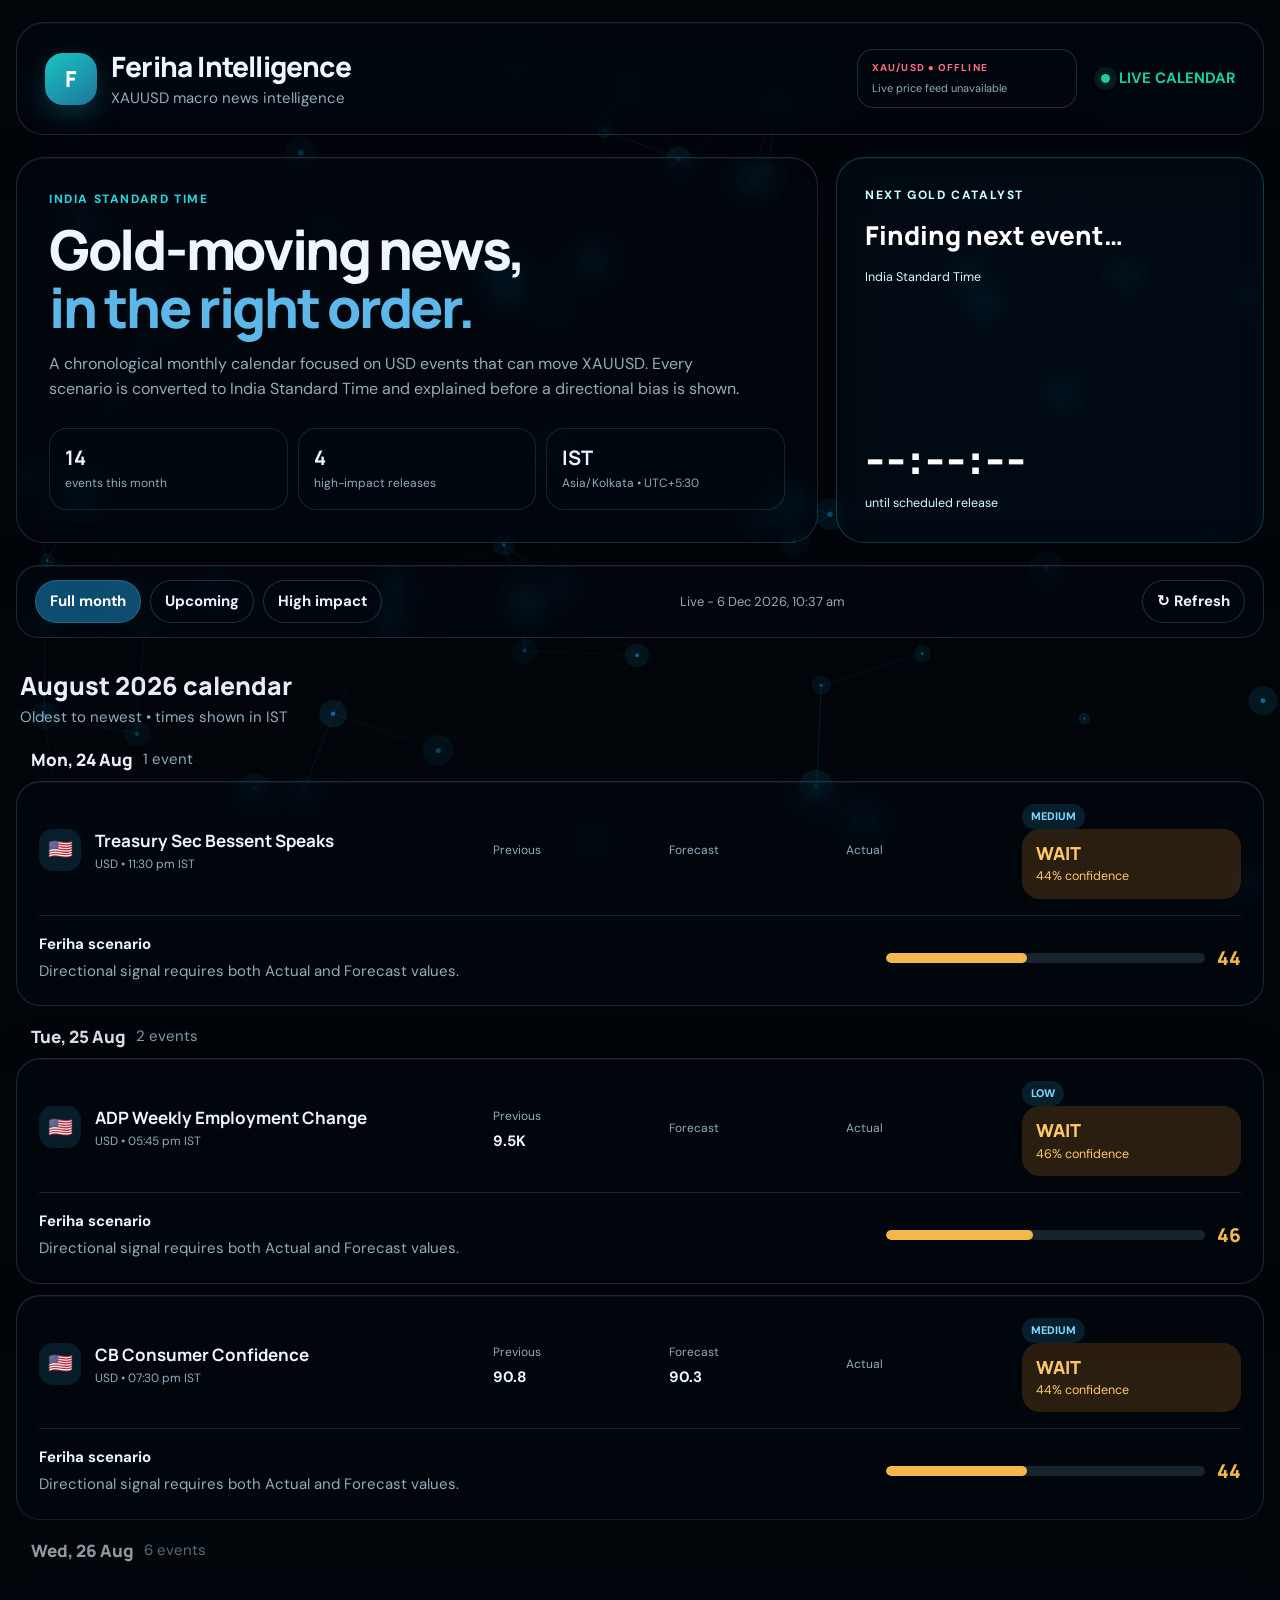
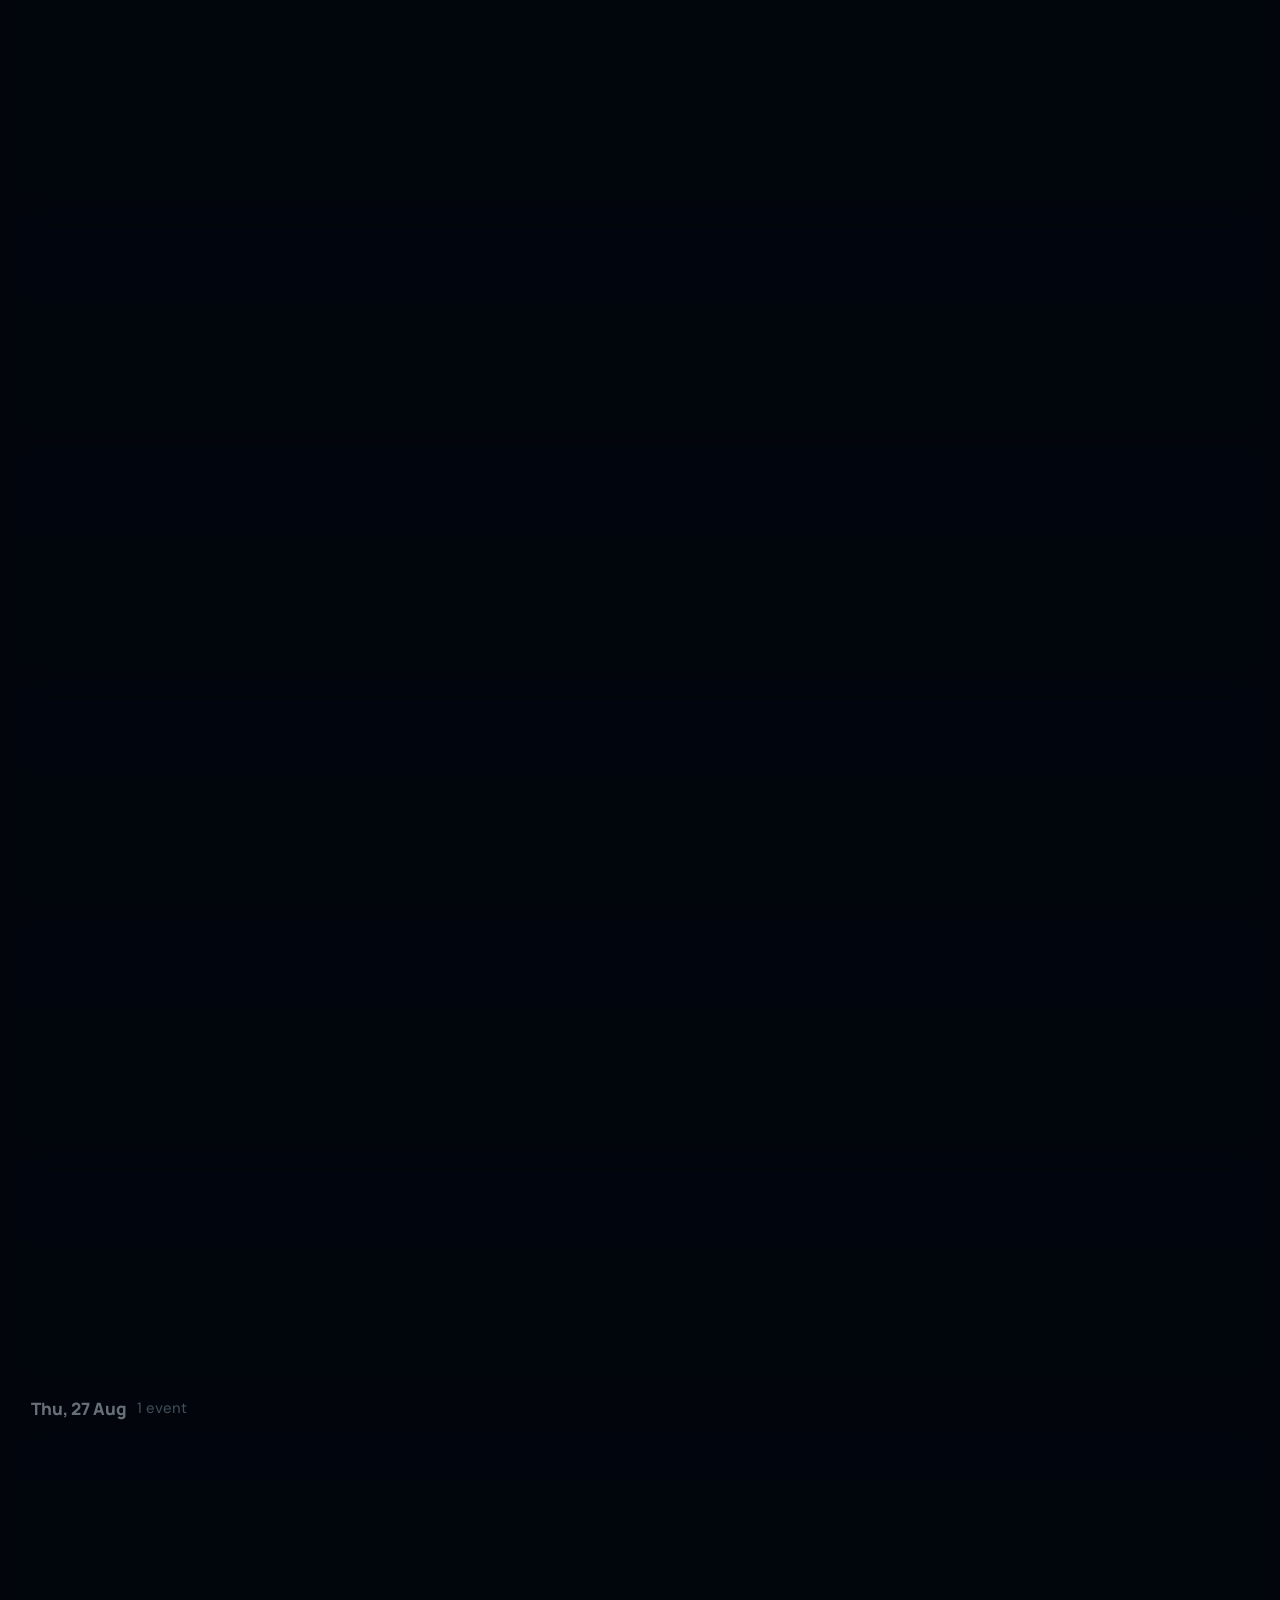
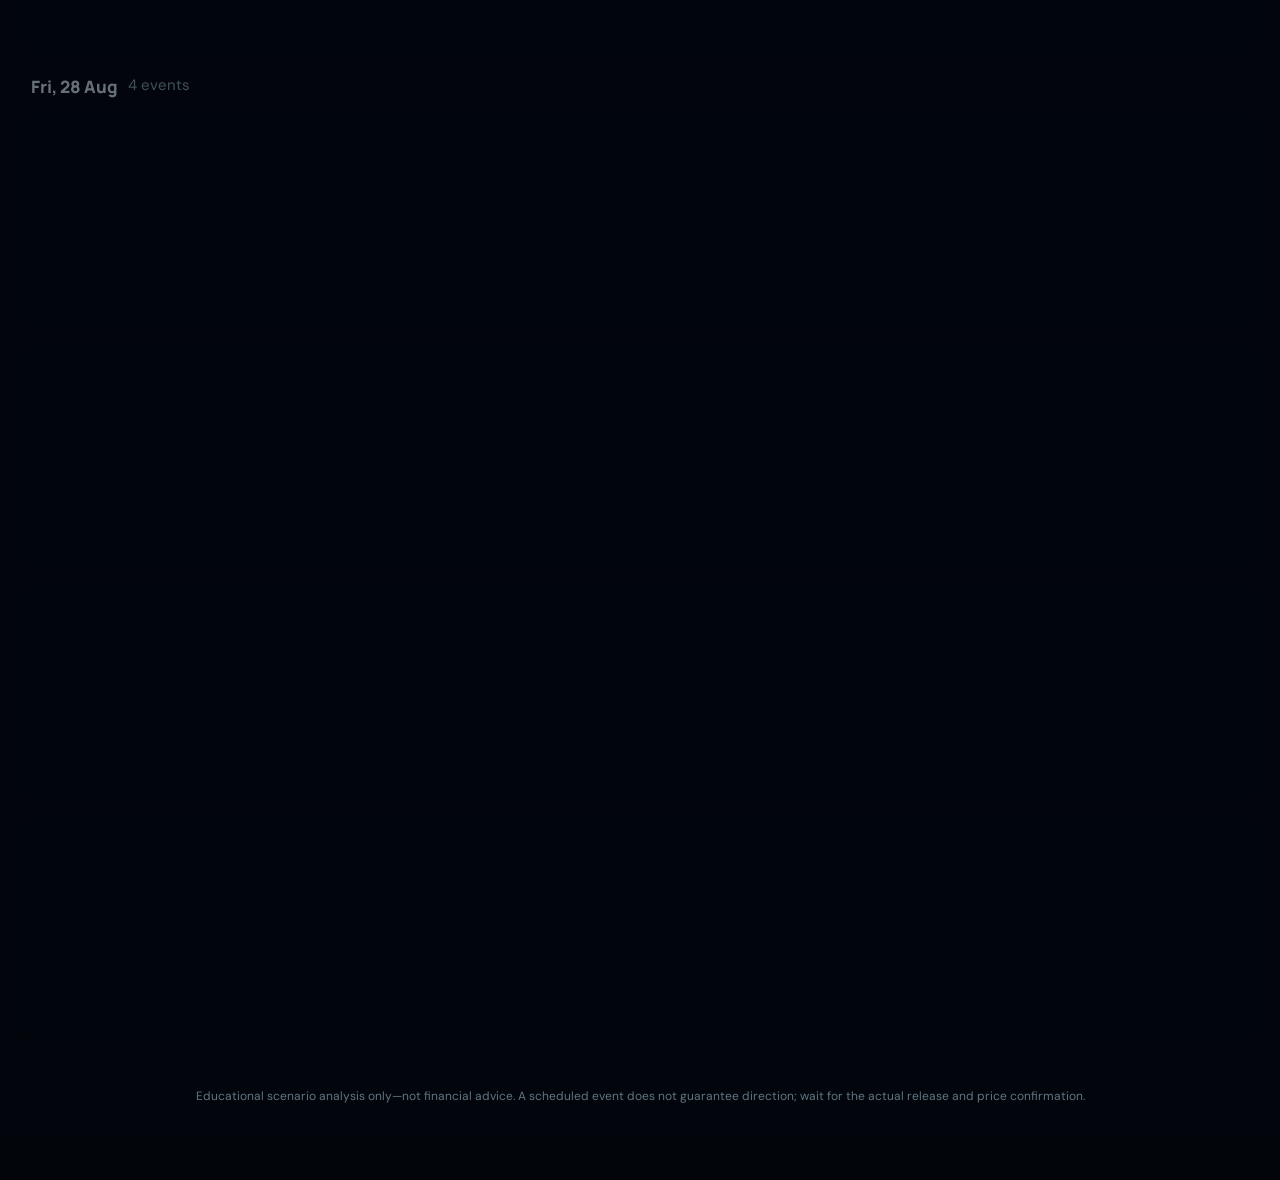
==== commit 90145c6b: "chore: refresh widget cache version" ====
--- a/index.html
+++ b/index.html
@@ -63,6 +63,6 @@
 function updateCountdown(next){clearInterval(timer);if(!next){$('#countdown').textContent='--:--:--';return}const tick=()=>{const ms=new Date(next.Date)-new Date();if(ms<=0){$('#countdown').textContent='LIVE';return}const h=Math.floor(ms/36e5),m=Math.floor(ms%36e5/6e4),s=Math.floor(ms%6e4/1e3);$('#countdown').textContent=[h,m,s].map(x=>String(x).padStart(2,'0')).join(':')};tick();timer=setInterval(tick,1000)}
 document.querySelectorAll('[data-filter]').forEach(b=>b.onclick=()=>{document.querySelectorAll('[data-filter]').forEach(x=>x.classList.remove('active'));b.classList.add('active');filter=b.dataset.filter;render()});$('#refresh').onclick=load;load();
 </script>
-  <script src="scripts/xauusd-price-widget.js?v=20260824-4"></script>
+  <script src="scripts/xauusd-price-widget.js?v=20260824-3"></script>
 </body>
 </html>
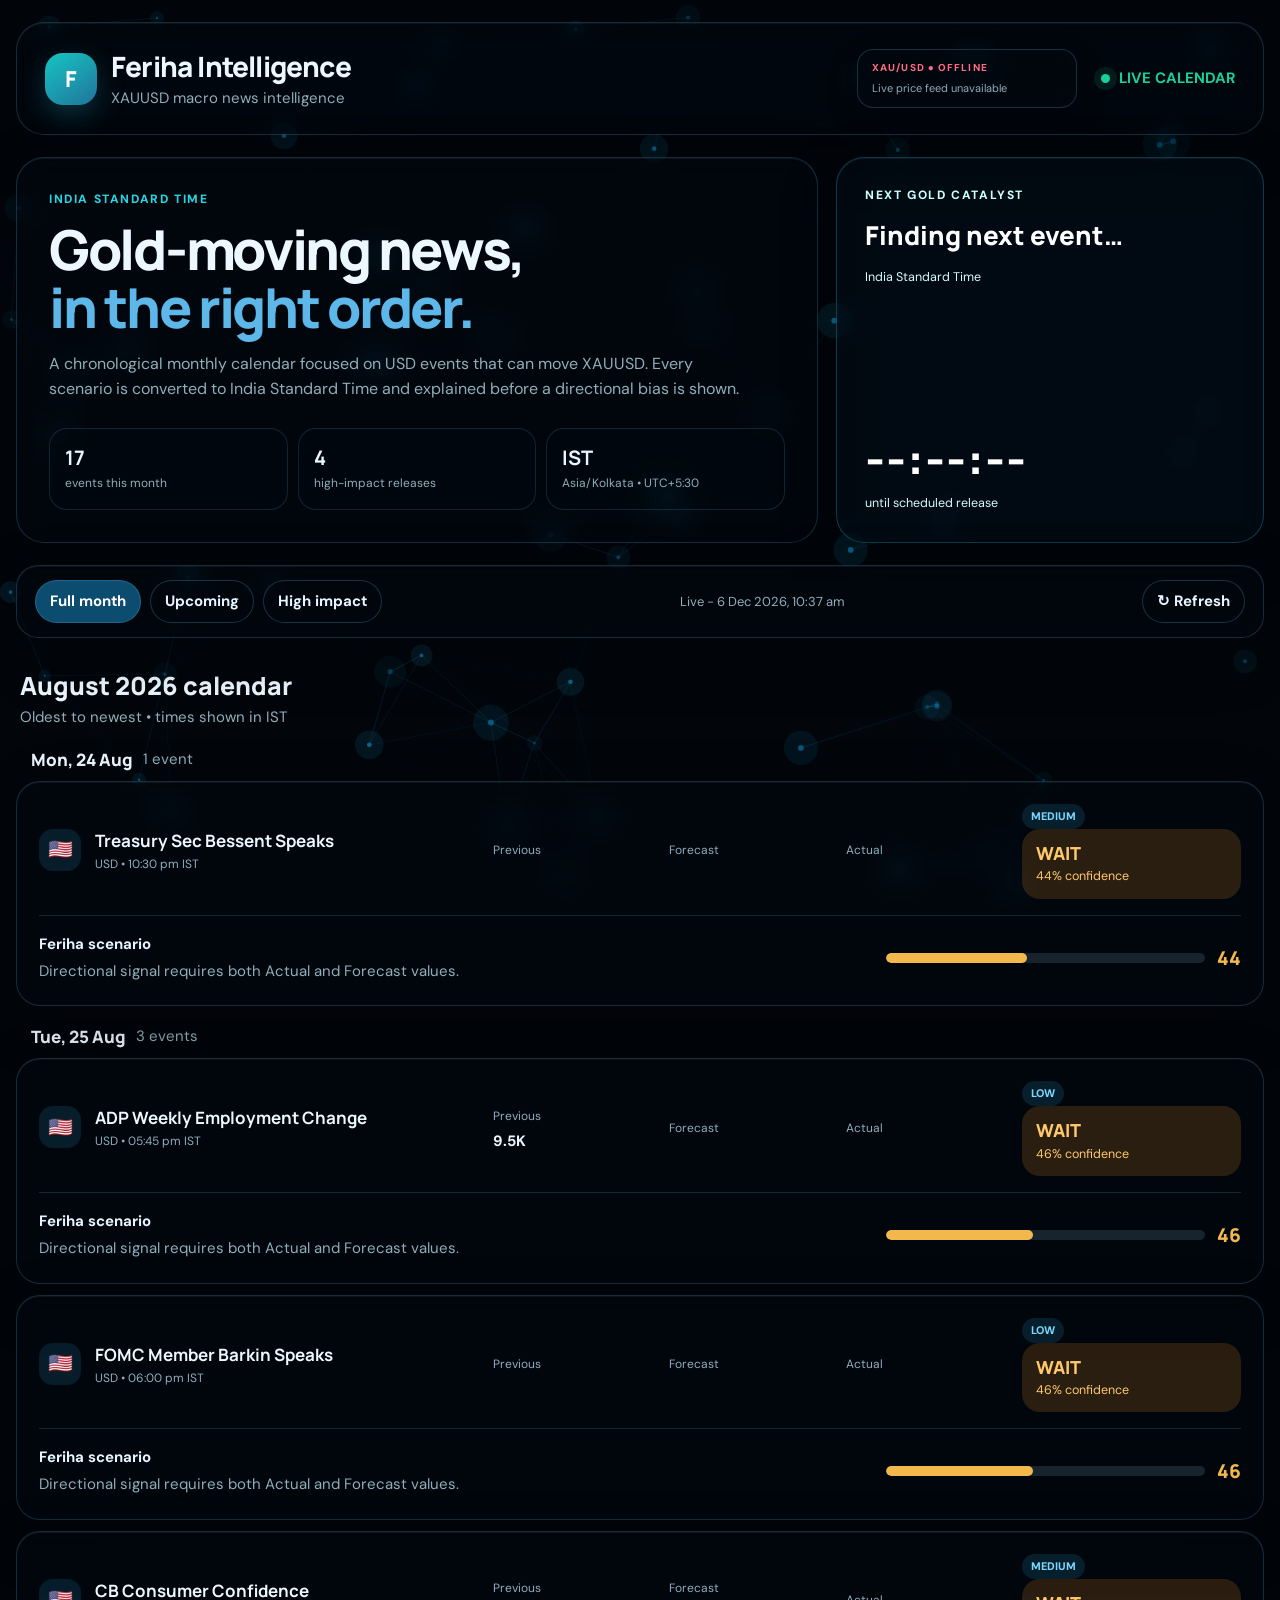
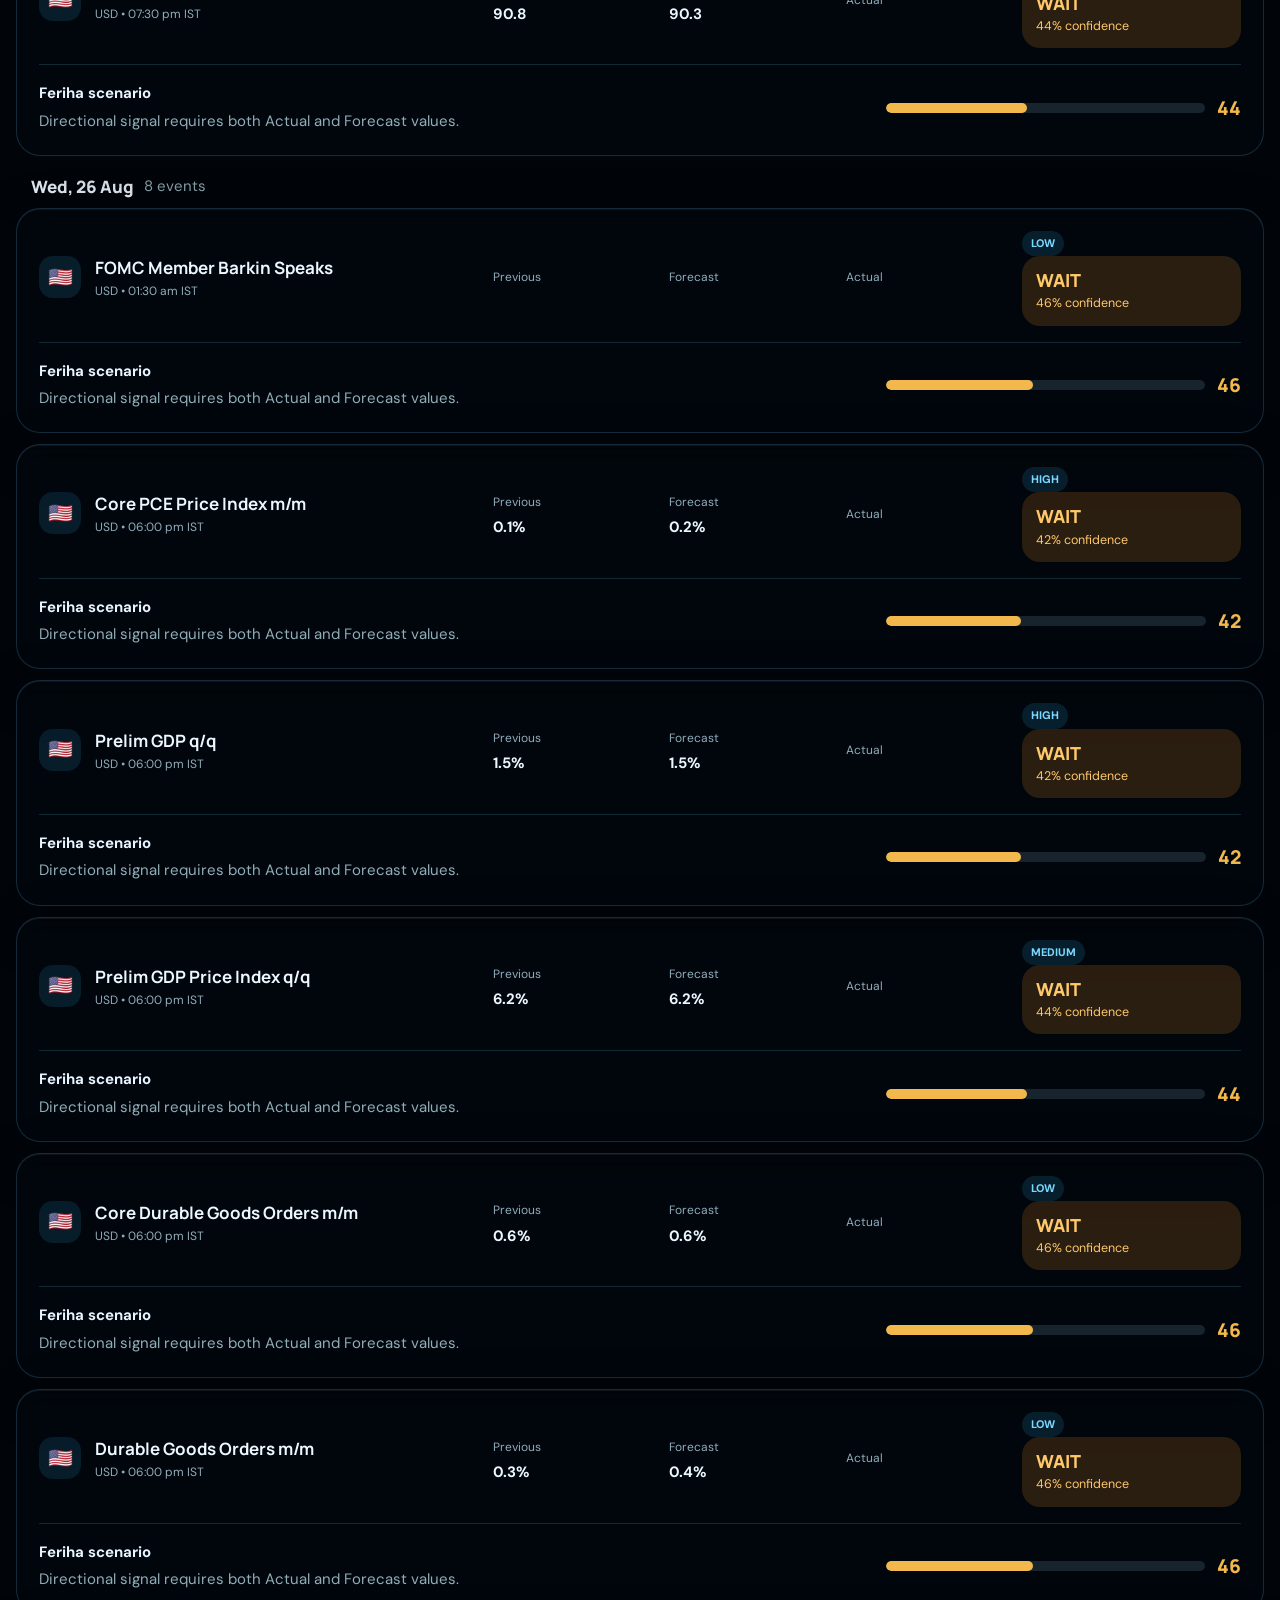
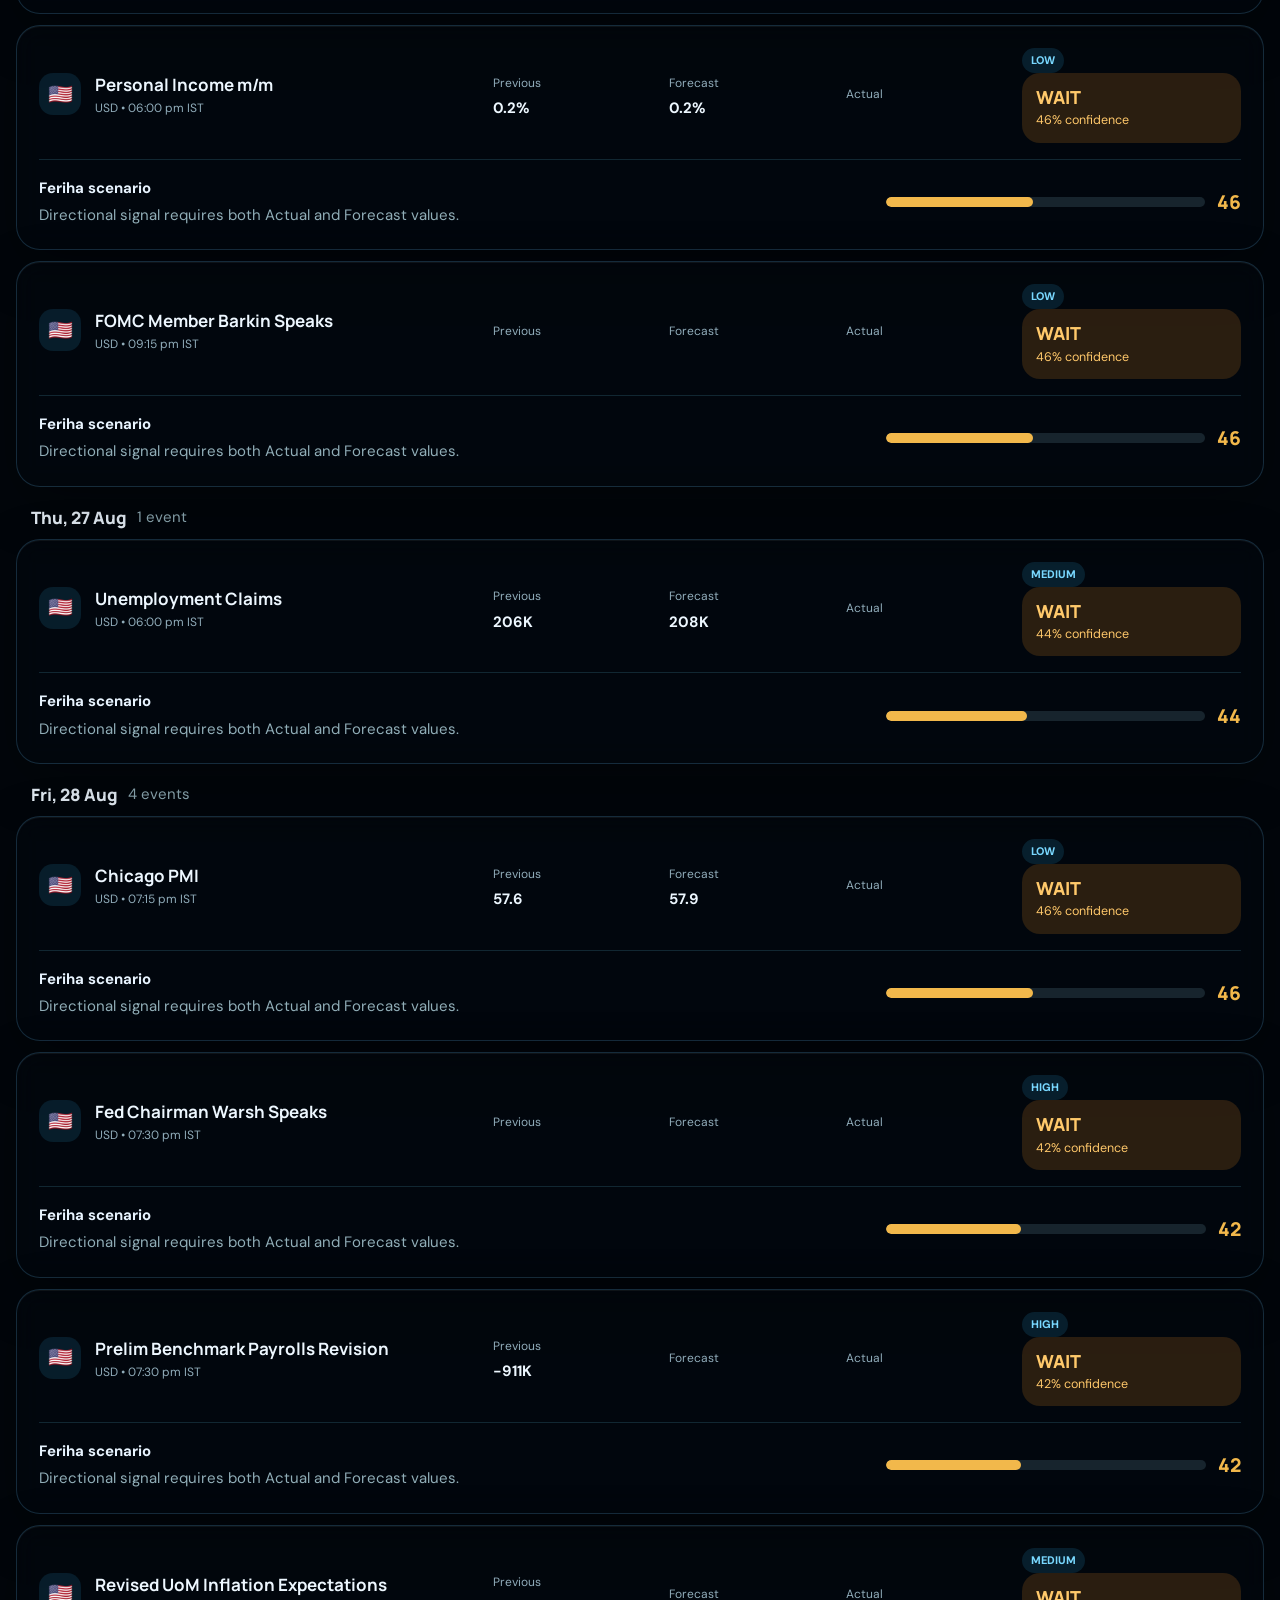
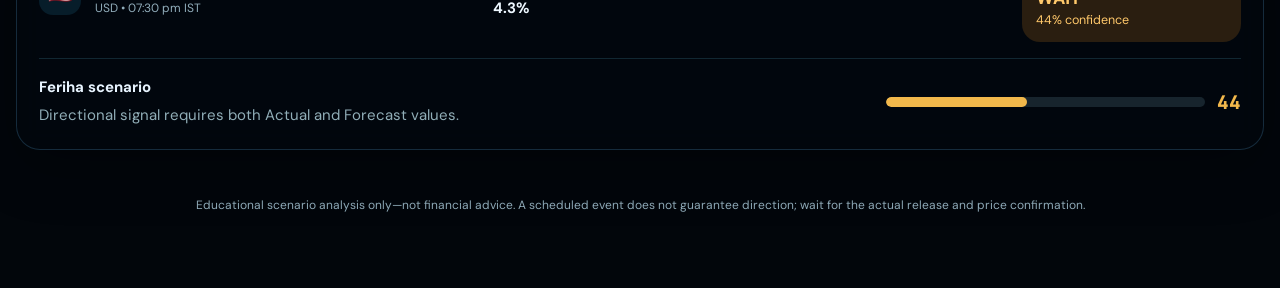
==== commit 3a6cd715: "chore: bust widget cache for network speed update" ====
--- a/index.html
+++ b/index.html
@@ -63,6 +63,6 @@
 function updateCountdown(next){clearInterval(timer);if(!next){$('#countdown').textContent='--:--:--';return}const tick=()=>{const ms=new Date(next.Date)-new Date();if(ms<=0){$('#countdown').textContent='LIVE';return}const h=Math.floor(ms/36e5),m=Math.floor(ms%36e5/6e4),s=Math.floor(ms%6e4/1e3);$('#countdown').textContent=[h,m,s].map(x=>String(x).padStart(2,'0')).join(':')};tick();timer=setInterval(tick,1000)}
 document.querySelectorAll('[data-filter]').forEach(b=>b.onclick=()=>{document.querySelectorAll('[data-filter]').forEach(x=>x.classList.remove('active'));b.classList.add('active');filter=b.dataset.filter;render()});$('#refresh').onclick=load;load();
 </script>
-  <script src="scripts/xauusd-price-widget.js?v=20260824-3"></script>
+  <script src="scripts/xauusd-price-widget.js?v=20260824-5"></script>
 </body>
 </html>
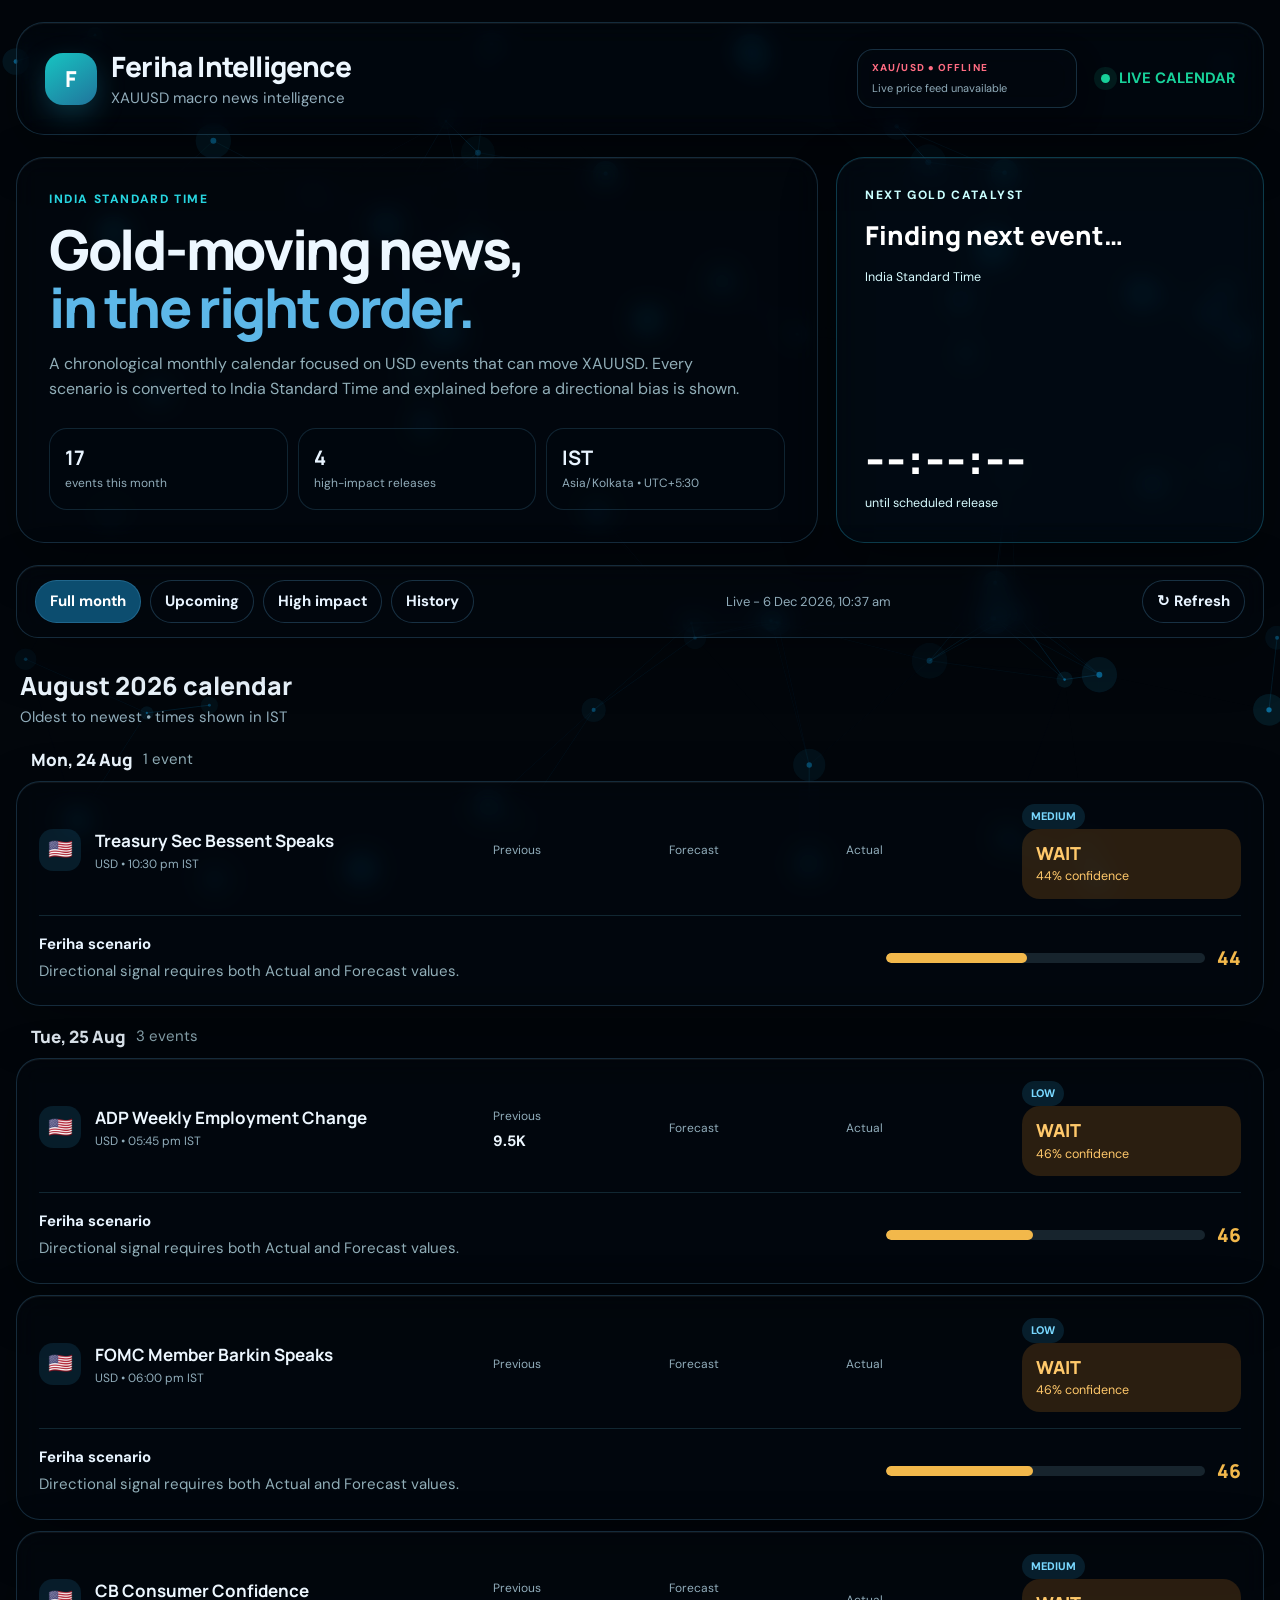
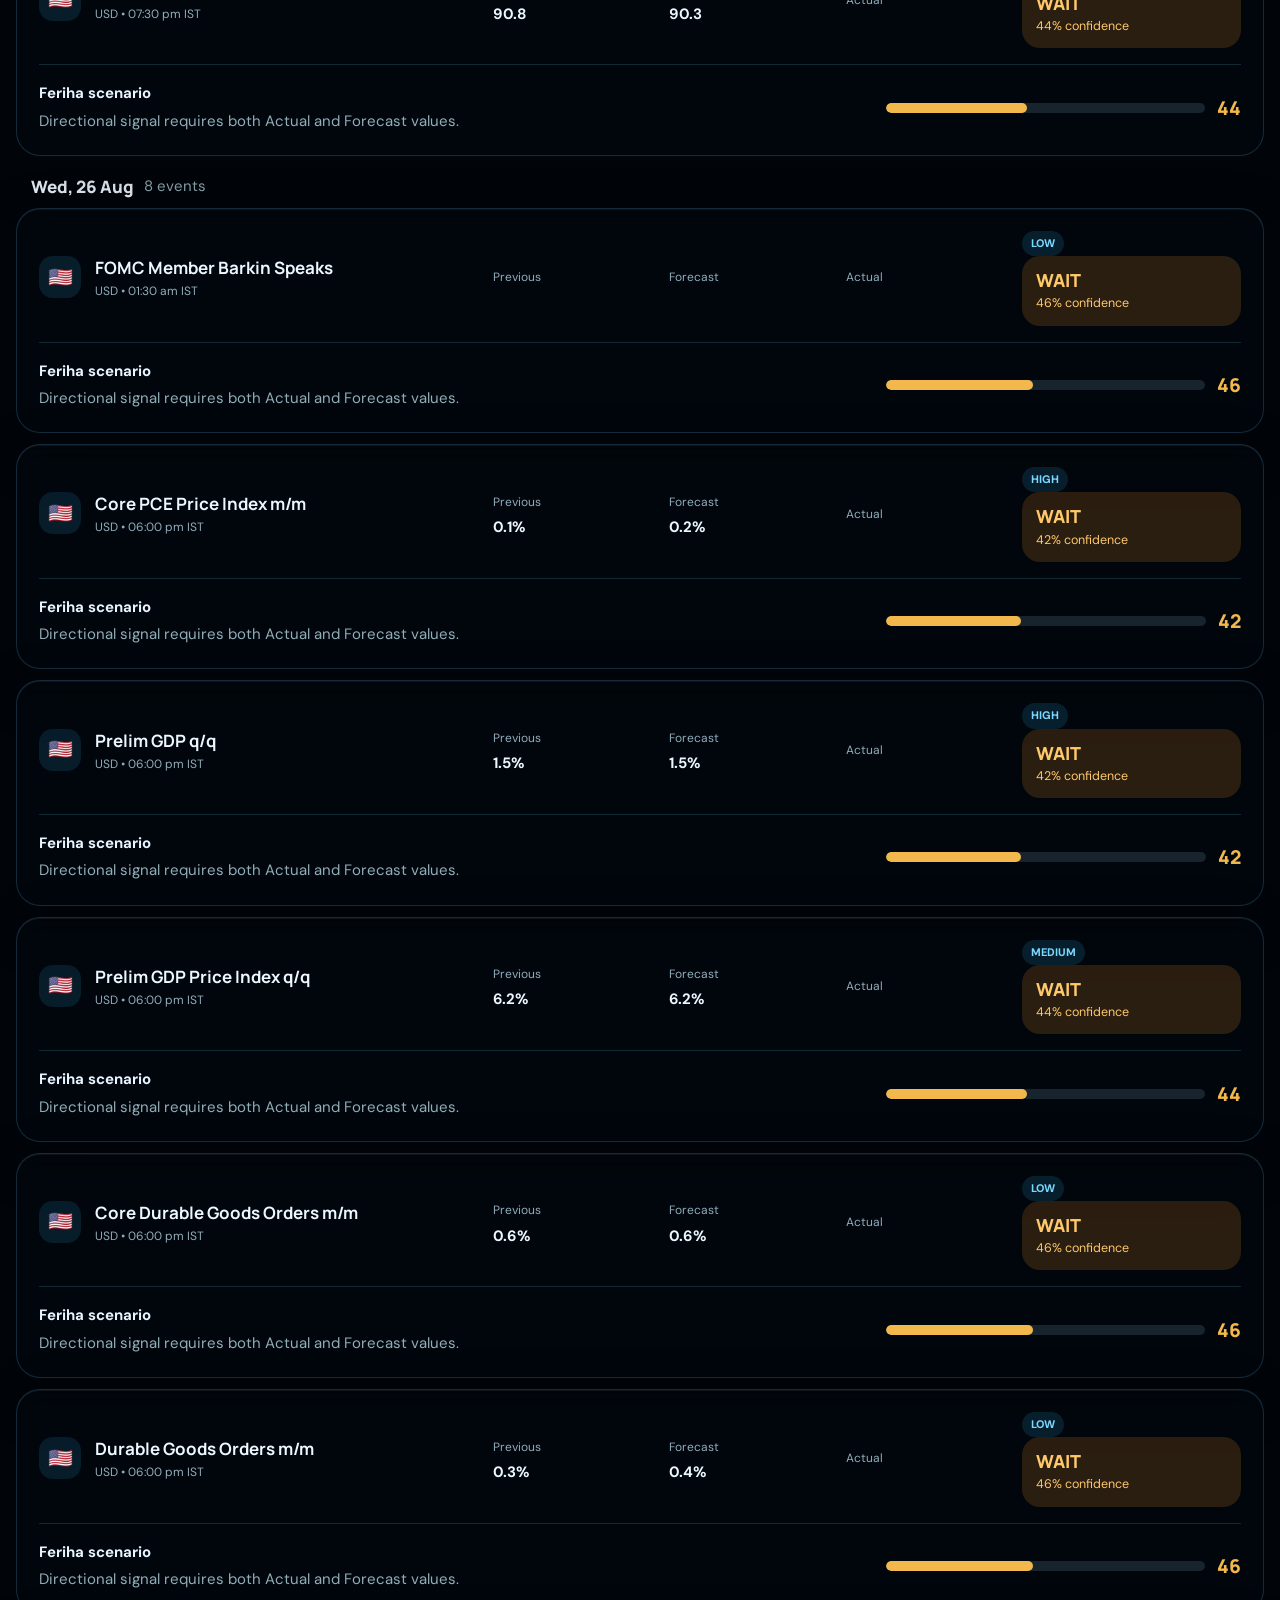
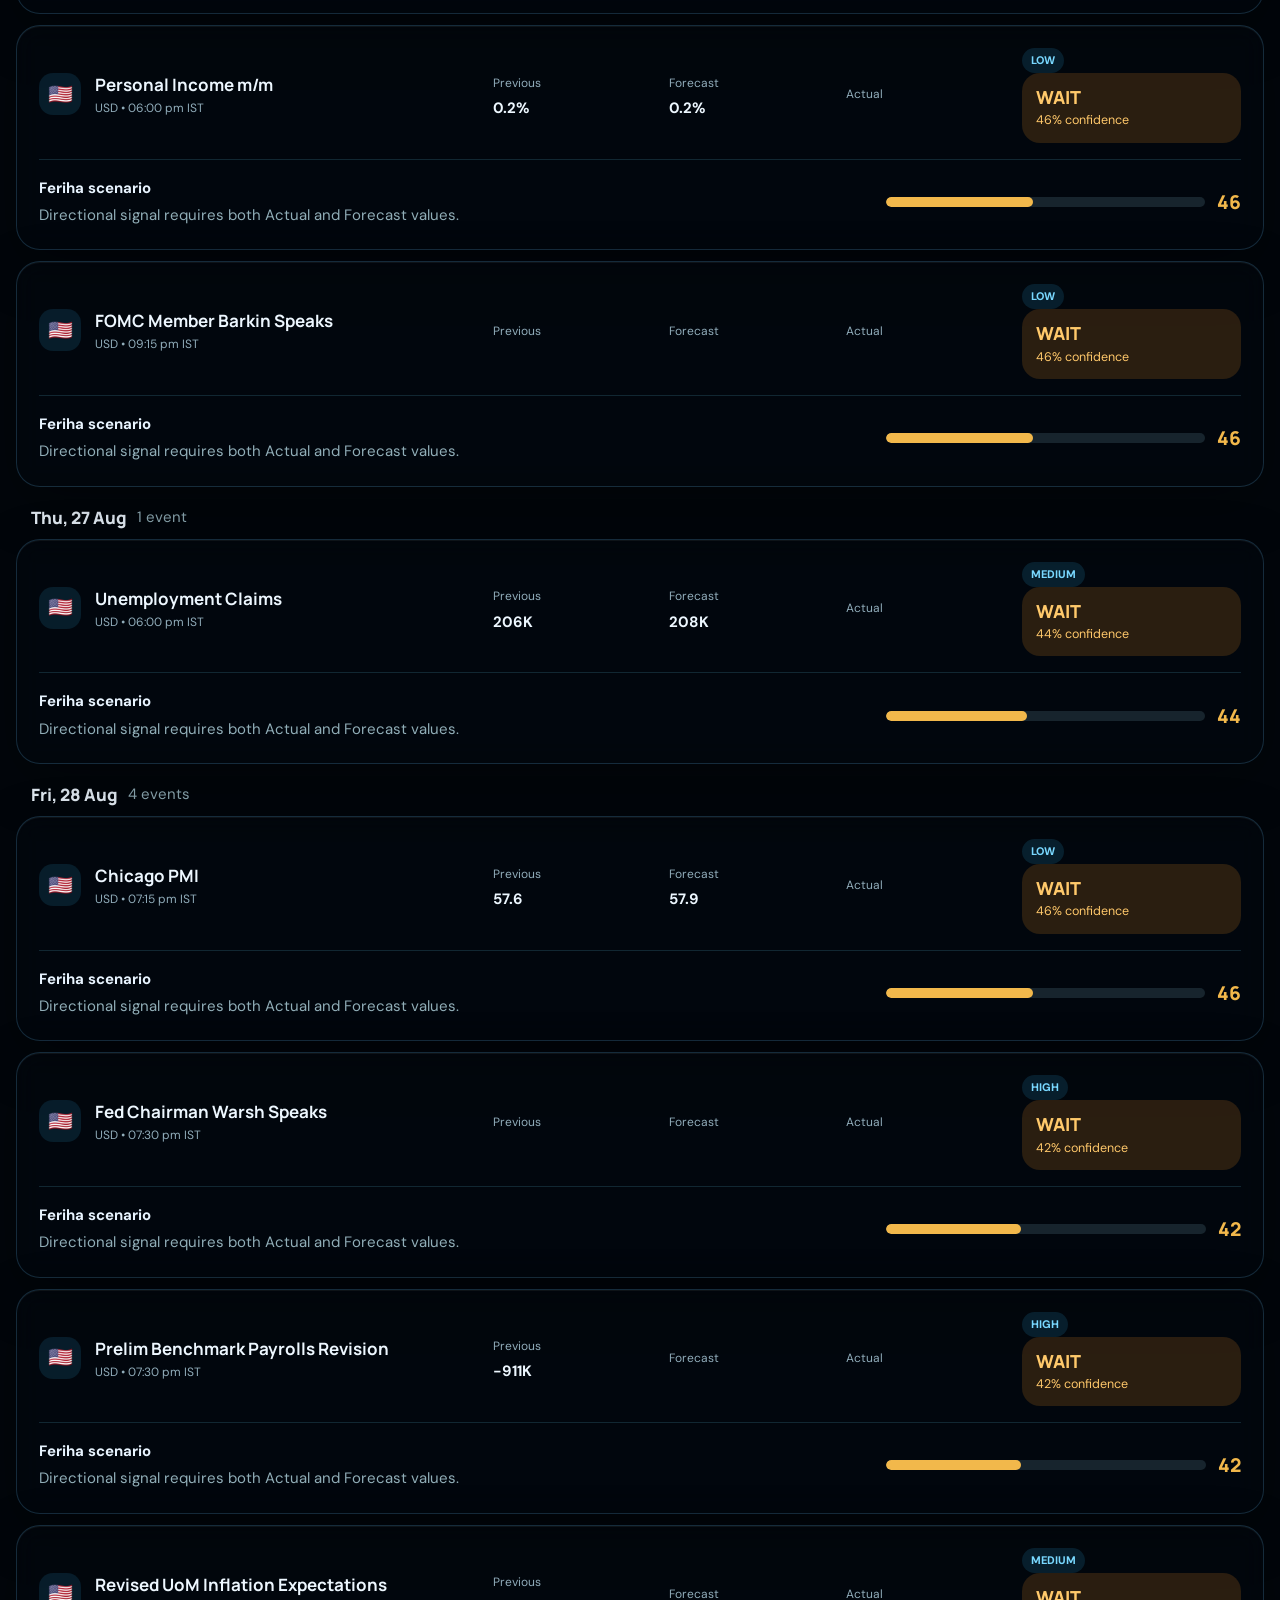
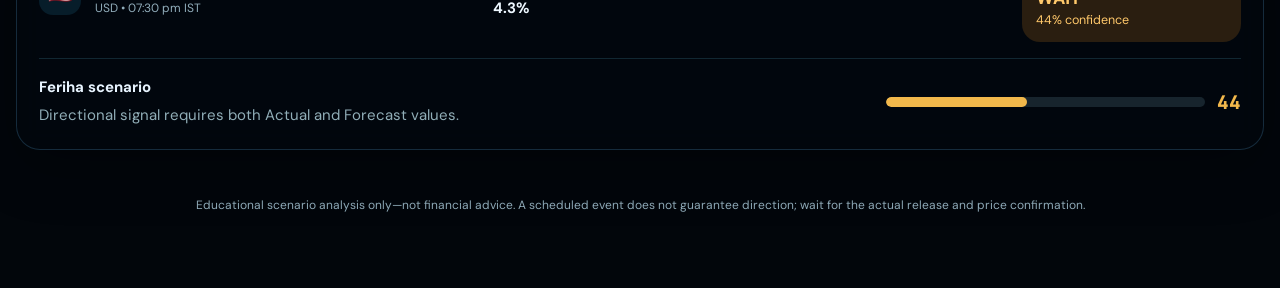
==== commit bf13aaae: "Update index.html" ====
--- a/index.html
+++ b/index.html
@@ -63,6 +63,6 @@
 function updateCountdown(next){clearInterval(timer);if(!next){$('#countdown').textContent='--:--:--';return}const tick=()=>{const ms=new Date(next.Date)-new Date();if(ms<=0){$('#countdown').textContent='LIVE';return}const h=Math.floor(ms/36e5),m=Math.floor(ms%36e5/6e4),s=Math.floor(ms%6e4/1e3);$('#countdown').textContent=[h,m,s].map(x=>String(x).padStart(2,'0')).join(':')};tick();timer=setInterval(tick,1000)}
 document.querySelectorAll('[data-filter]').forEach(b=>b.onclick=()=>{document.querySelectorAll('[data-filter]').forEach(x=>x.classList.remove('active'));b.classList.add('active');filter=b.dataset.filter;render()});$('#refresh').onclick=load;load();
 </script>
-  <script src="scripts/xauusd-price-widget.js?v=20260824-5"></script>
+  <script src="scripts/xauusd-price-widget.js?v=20260825-history-1"></script>
 </body>
 </html>
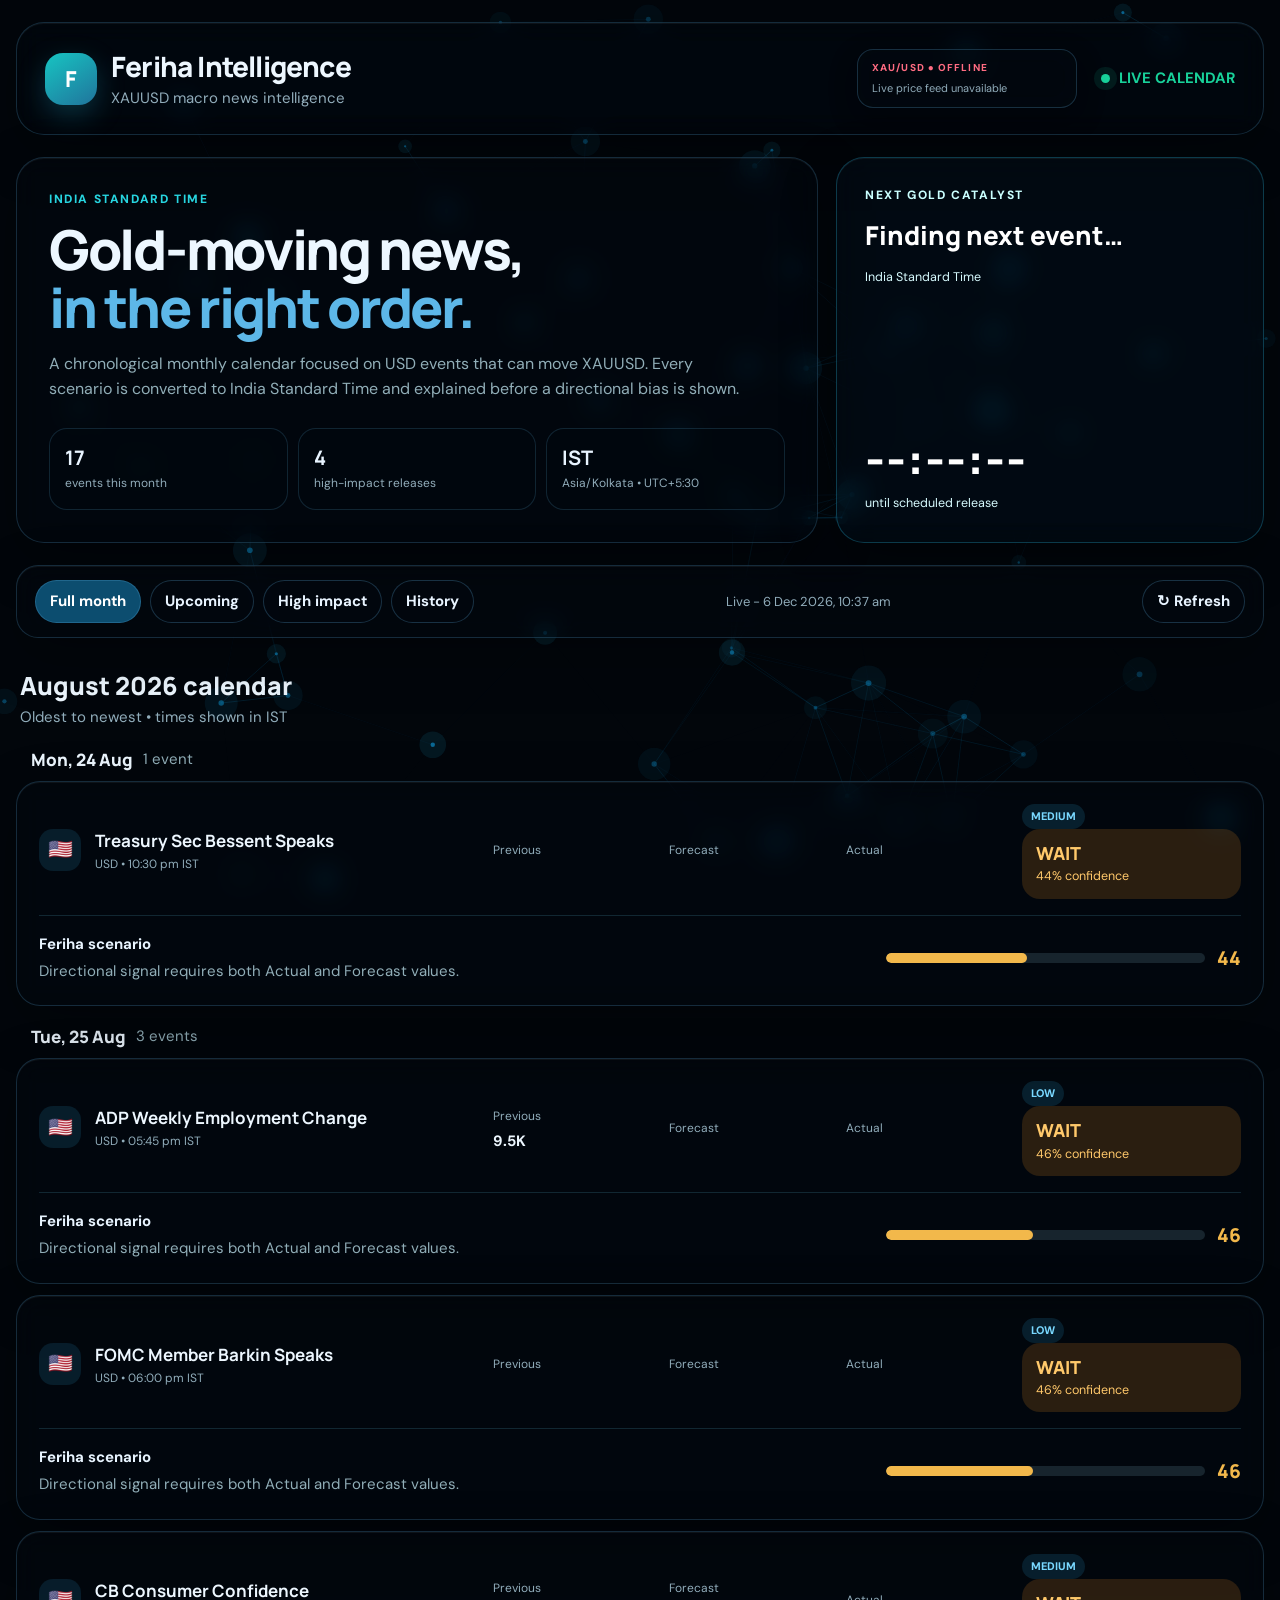
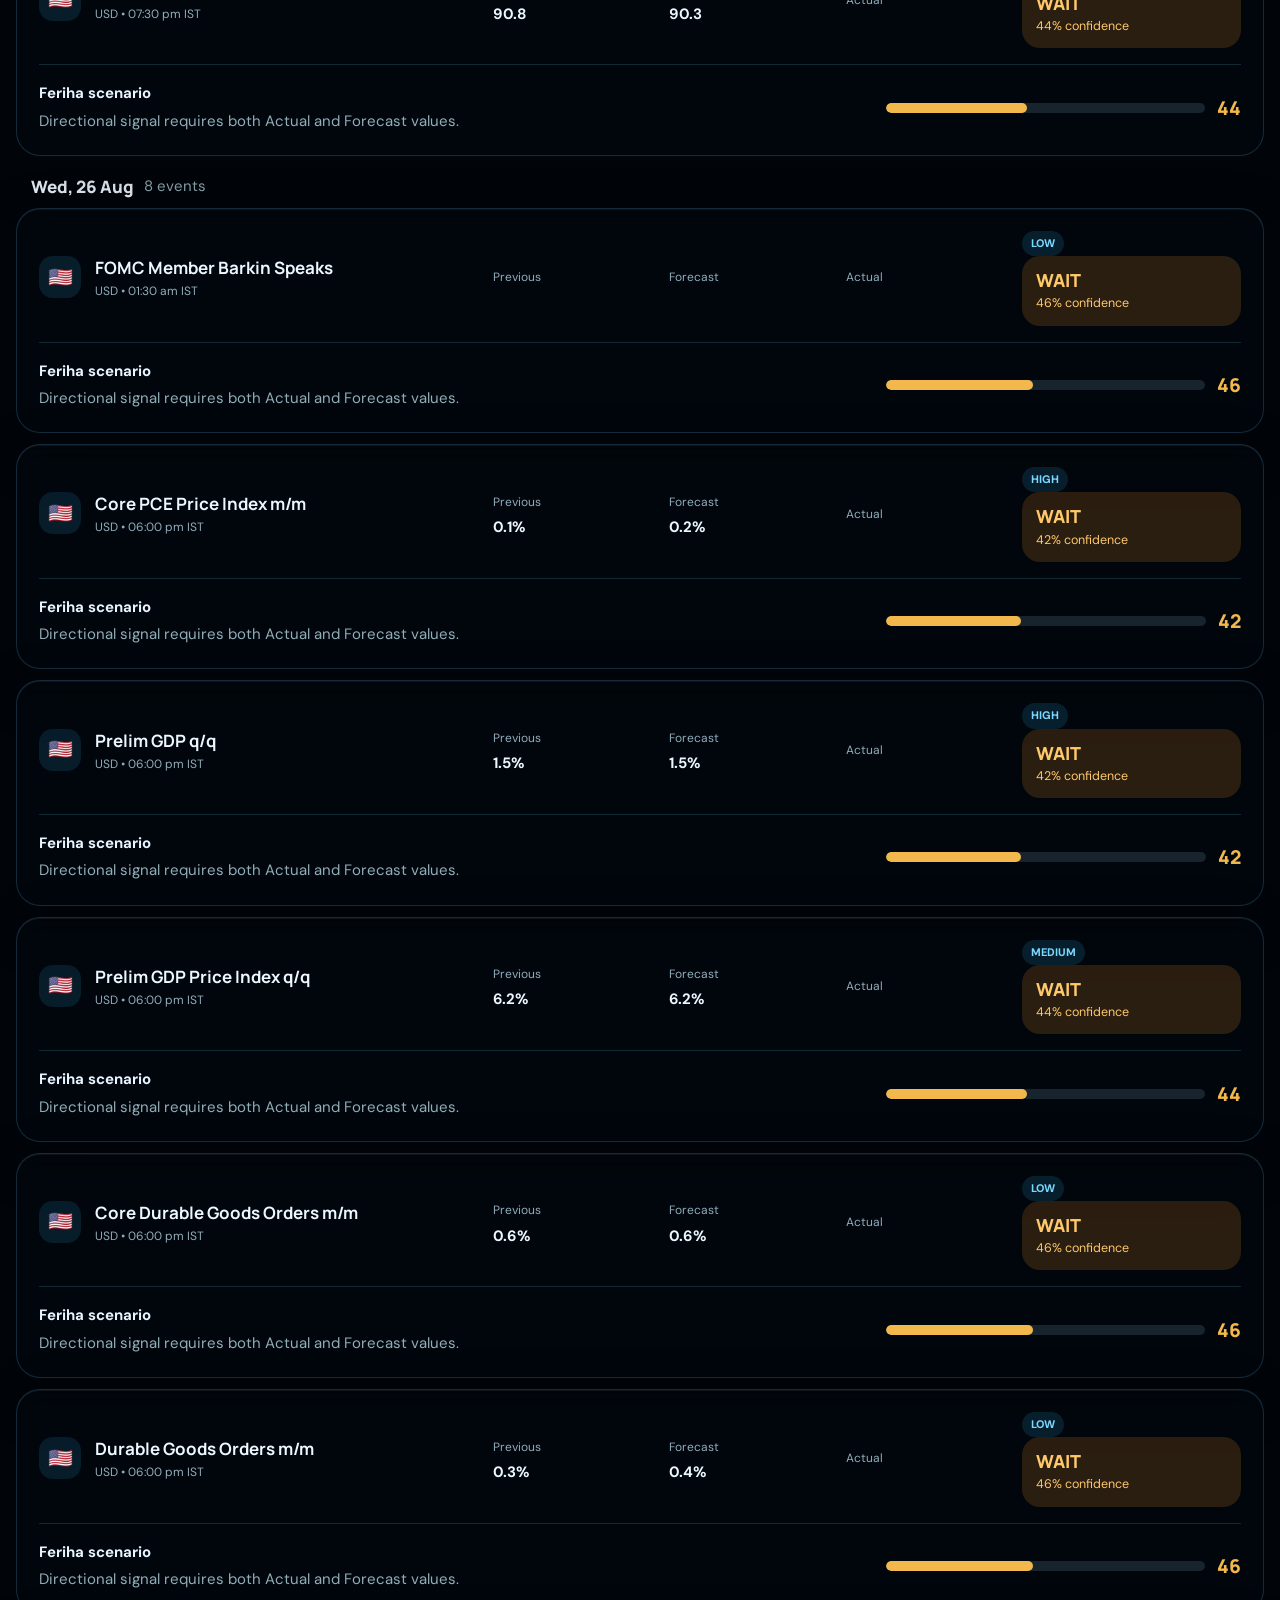
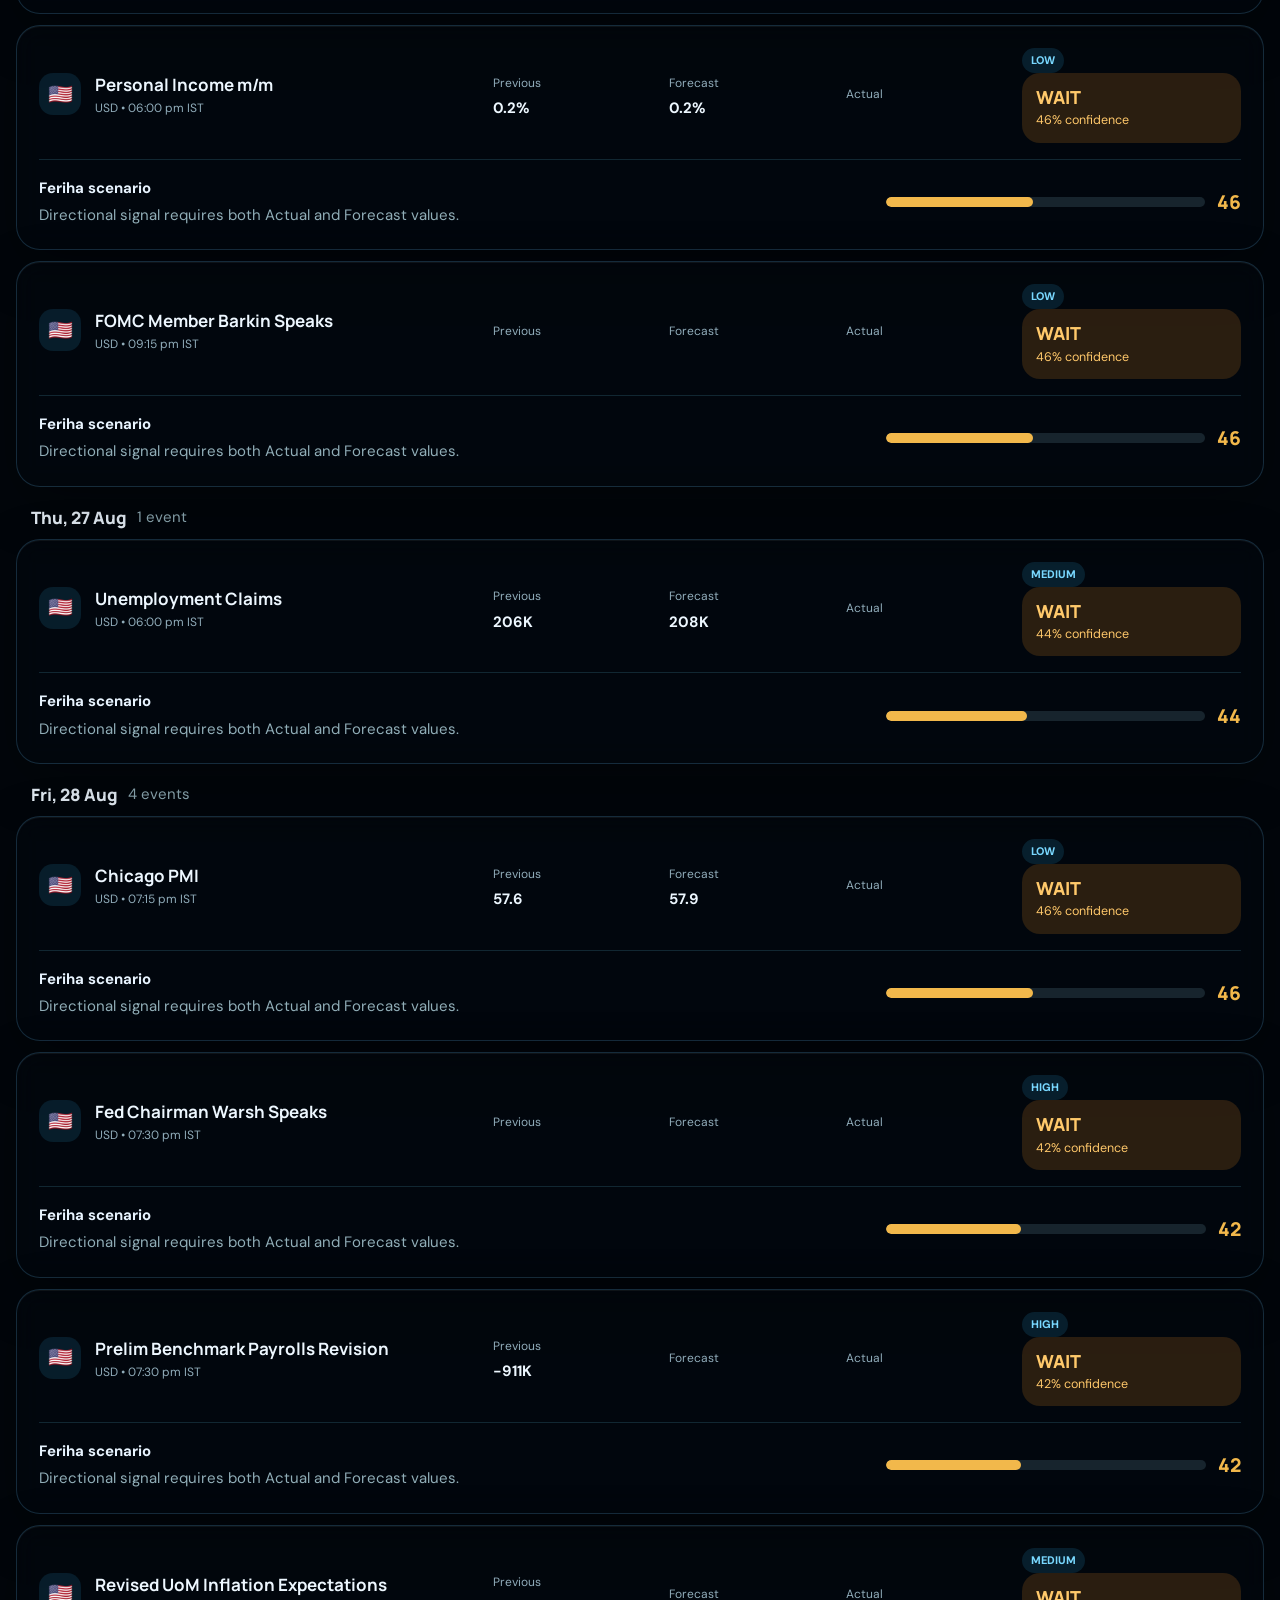
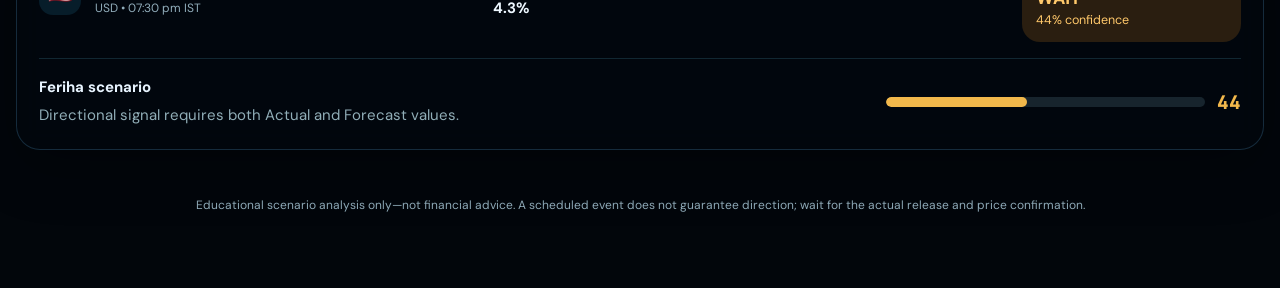
==== commit 3a1082e6: "chore: refresh widget cache version" ====
--- a/index.html
+++ b/index.html
@@ -63,6 +63,6 @@
 function updateCountdown(next){clearInterval(timer);if(!next){$('#countdown').textContent='--:--:--';return}const tick=()=>{const ms=new Date(next.Date)-new Date();if(ms<=0){$('#countdown').textContent='LIVE';return}const h=Math.floor(ms/36e5),m=Math.floor(ms%36e5/6e4),s=Math.floor(ms%6e4/1e3);$('#countdown').textContent=[h,m,s].map(x=>String(x).padStart(2,'0')).join(':')};tick();timer=setInterval(tick,1000)}
 document.querySelectorAll('[data-filter]').forEach(b=>b.onclick=()=>{document.querySelectorAll('[data-filter]').forEach(x=>x.classList.remove('active'));b.classList.add('active');filter=b.dataset.filter;render()});$('#refresh').onclick=load;load();
 </script>
-  <script src="scripts/xauusd-price-widget.js?v=20260825-history-1"></script>
+  <script src="scripts/xauusd-price-widget.js?v=20260824-3history-1"></script>
 </body>
 </html>
